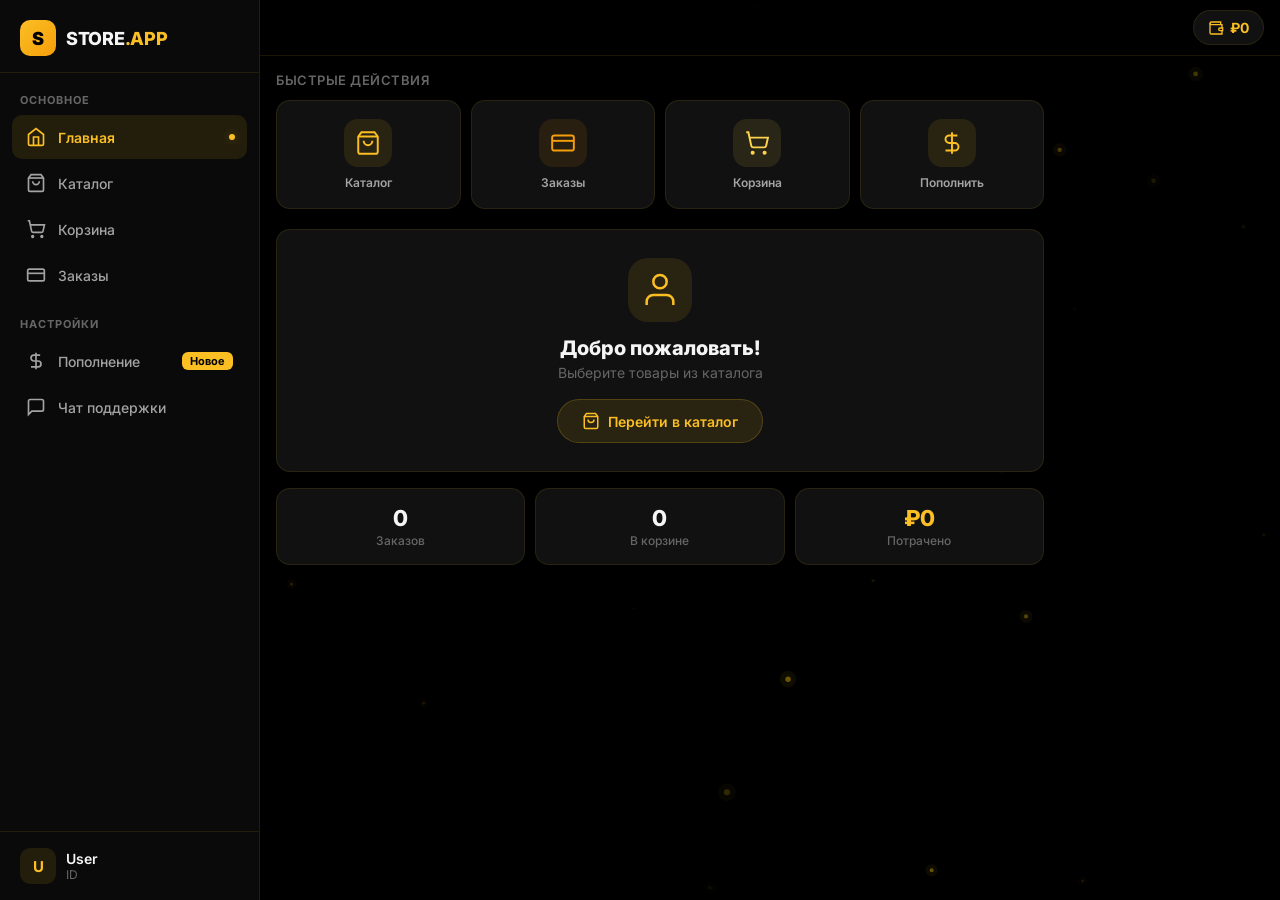
==== index.html @ 09253ade "Fix Tether USDT icon - clean official logo Co-Authored-By: Claude Opus 4.6 <noreply@anthropic.com>" ====
<!DOCTYPE html>
<html lang="ru">
<head>
    <meta charset="UTF-8">
    <meta name="viewport" content="width=device-width, initial-scale=1.0, maximum-scale=1.0, user-scalable=no">
    <title>STORE</title>
    <script src="https://telegram.org/js/telegram-web-app.js"></script>
    <link rel="preconnect" href="https://fonts.googleapis.com">
    <link href="https://fonts.googleapis.com/css2?family=Inter:wght@400;500;600;700;800;900&display=swap" rel="stylesheet">
    <link rel="stylesheet" href="style.css">
</head>
<body>

    <!-- Animated Particles Canvas -->
    <canvas id="particles"></canvas>

    <!-- Header -->
    <header class="header">
        <div class="header-left">
            <button class="menu-btn" id="menuBtn">
                <svg width="20" height="20" viewBox="0 0 24 24" fill="none" stroke="currentColor" stroke-width="2.5" stroke-linecap="round"><line x1="3" y1="6" x2="21" y2="6"/><line x1="3" y1="12" x2="15" y2="12"/><line x1="3" y1="18" x2="18" y2="18"/></svg>
            </button>
            <div class="logo">
                <div class="logo-icon">S</div>
                <div class="logo-text">STORE<span>.APP</span></div>
            </div>
        </div>
        <div class="header-right">
            <div class="balance-chip">
                <svg width="16" height="16" viewBox="0 0 24 24" fill="none" stroke="currentColor" stroke-width="2"><path d="M21 12V7H5a2 2 0 0 1 0-4h14v4"/><path d="M3 5v14a2 2 0 0 0 2 2h16v-5"/><path d="M18 12a2 2 0 0 0 0 4h4v-4z"/></svg>
                <span id="balanceAmount">₽0</span>
            </div>
        </div>
    </header>

    <!-- Page Container -->
    <main class="page-container">

        <!-- Page: Home -->
        <section class="page active" id="page-home">
            <!-- Quick Actions -->
            <div class="section-label">Быстрые действия</div>
            <div class="quick-actions">
                <div class="qa-card" data-page="catalog">
                    <div class="qa-icon">
                        <svg width="26" height="26" viewBox="0 0 24 24" fill="none" stroke="currentColor" stroke-width="1.8"><path d="M6 2 3 6v14a2 2 0 0 0 2 2h14a2 2 0 0 0 2-2V6l-3-4z"/><line x1="3" x2="21" y1="6" y2="6"/><path d="M16 10a4 4 0 0 1-8 0"/></svg>
                    </div>
                    <span>Каталог</span>
                </div>
                <div class="qa-card" data-page="orders">
                    <div class="qa-icon orange">
                        <svg width="26" height="26" viewBox="0 0 24 24" fill="none" stroke="currentColor" stroke-width="1.8"><rect width="20" height="14" x="2" y="5" rx="2"/><line x1="2" x2="22" y1="10" y2="10"/></svg>
                    </div>
                    <span>Заказы</span>
                </div>
                <div class="qa-card" data-page="cart">
                    <div class="qa-icon purple">
                        <svg width="26" height="26" viewBox="0 0 24 24" fill="none" stroke="currentColor" stroke-width="1.8"><circle cx="8" cy="21" r="1"/><circle cx="19" cy="21" r="1"/><path d="M2.05 2.05h2l2.66 12.42a2 2 0 0 0 2 1.58h9.78a2 2 0 0 0 1.95-1.57l1.65-7.43H5.12"/></svg>
                    </div>
                    <span>Корзина</span>
                </div>
                <div class="qa-card" data-page="topup">
                    <div class="qa-icon green">
                        <svg width="26" height="26" viewBox="0 0 24 24" fill="none" stroke="currentColor" stroke-width="1.8"><path d="M12 2v20M17 5H9.5a3.5 3.5 0 0 0 0 7h5a3.5 3.5 0 0 1 0 7H6"/></svg>
                    </div>
                    <span>Пополнить</span>
                </div>
            </div>

            <!-- Welcome Card -->
            <div class="welcome-card">
                <div class="welcome-icon">
                    <svg width="40" height="40" viewBox="0 0 24 24" fill="none" stroke="currentColor" stroke-width="1.5"><path d="M20 21v-2a4 4 0 0 0-4-4H8a4 4 0 0 0-4 4v2"/><circle cx="12" cy="7" r="4"/></svg>
                </div>
                <div class="welcome-title">Добро пожаловать!</div>
                <div class="welcome-sub">Выберите товары из каталога</div>
                <button class="welcome-btn" data-page="catalog">
                    <svg width="18" height="18" viewBox="0 0 24 24" fill="none" stroke="currentColor" stroke-width="2"><path d="M6 2 3 6v14a2 2 0 0 0 2 2h14a2 2 0 0 0 2-2V6l-3-4z"/><line x1="3" x2="21" y1="6" y2="6"/><path d="M16 10a4 4 0 0 1-8 0"/></svg>
                    Перейти в каталог
                </button>
            </div>

            <!-- Stats -->
            <div class="stats-row">
                <div class="stat-card">
                    <div class="stat-value" id="statOrders">0</div>
                    <div class="stat-label">Заказов</div>
                </div>
                <div class="stat-card">
                    <div class="stat-value" id="statCart">0</div>
                    <div class="stat-label">В корзине</div>
                </div>
                <div class="stat-card">
                    <div class="stat-value accent" id="statSpent">₽0</div>
                    <div class="stat-label">Потрачено</div>
                </div>
            </div>
        </section>

        <!-- Page: Catalog -->
        <section class="page" id="page-catalog">
            <div class="page-title">Каталог</div>
            <div class="search-wrapper">
                <svg width="18" height="18" viewBox="0 0 24 24" fill="none" stroke="currentColor" stroke-width="2"><circle cx="11" cy="11" r="8"/><path d="m21 21-4.35-4.35"/></svg>
                <input type="text" placeholder="Поиск товаров..." id="searchInput" class="search-input">
            </div>

            <!-- Categories -->
            <div class="categories-scroll" id="categoriesScroll">
                <button class="cat-chip active" data-cat="all">Все</button>
                <button class="cat-chip" data-cat="digital">Цифровые</button>
                <button class="cat-chip" data-cat="accounts">Аккаунты</button>
                <button class="cat-chip" data-cat="services">Услуги</button>
                <button class="cat-chip" data-cat="premium">Премиум</button>
            </div>

            <!-- Products List -->
            <div class="products-list" id="productsList"></div>
        </section>

        <!-- Page: Cart -->
        <section class="page" id="page-cart">
            <div class="page-title">Корзина</div>
            <div class="cart-items" id="cartItems">
                <div class="empty-state" id="cartEmpty">
                    <div class="empty-icon">
                        <svg width="48" height="48" viewBox="0 0 24 24" fill="none" stroke="currentColor" stroke-width="1.2"><circle cx="8" cy="21" r="1"/><circle cx="19" cy="21" r="1"/><path d="M2.05 2.05h2l2.66 12.42a2 2 0 0 0 2 1.58h9.78a2 2 0 0 0 1.95-1.57l1.65-7.43H5.12"/></svg>
                    </div>
                    <div class="empty-title">Корзина пуста</div>
                    <div class="empty-sub">Добавьте товары из каталога</div>
                    <button class="empty-btn" data-page="catalog">Перейти в каталог</button>
                </div>
            </div>
            <div class="cart-footer" id="cartFooter">
                <div class="cart-summary">
                    <div class="cart-summary-row">
                        <span>Товаров</span>
                        <span id="cartCount">0</span>
                    </div>
                    <div class="cart-summary-row total">
                        <span>Итого</span>
                        <span id="cartTotal">₽0</span>
                    </div>
                </div>
                <button class="checkout-btn" id="checkoutBtn">Оформить заказ</button>
            </div>
        </section>

        <!-- Page: Orders -->
        <section class="page" id="page-orders">
            <div class="page-title">Мои заказы</div>
            <div class="orders-list" id="ordersList">
                <div class="empty-state">
                    <div class="empty-icon">
                        <svg width="48" height="48" viewBox="0 0 24 24" fill="none" stroke="currentColor" stroke-width="1.2"><rect width="20" height="14" x="2" y="5" rx="2"/><line x1="2" x2="22" y1="10" y2="10"/></svg>
                    </div>
                    <div class="empty-title">Нет заказов</div>
                    <div class="empty-sub">Ваши заказы появятся здесь</div>
                </div>
            </div>
        </section>

        <!-- Page: Top Up -->
        <section class="page" id="page-topup">
            <div class="page-title">Пополнение</div>

            <!-- Balance Card -->
            <div class="topup-balance-card">
                <div class="topup-balance-label">Текущий баланс</div>
                <div class="topup-balance-value" id="topupBalance">₽0</div>
            </div>

            <!-- Crypto Method -->
            <div class="section-label">Способ оплаты</div>
            <div class="crypto-method">
                <div class="crypto-icon">
                    <svg width="28" height="28" viewBox="0 0 32 32" fill="none"><circle cx="16" cy="16" r="16" fill="#26A17B"/><path d="M17.922 17.383v-.002c-.11.008-.677.042-1.942.042-1.01 0-1.721-.03-1.971-.042v.003c-3.888-.171-6.79-.848-6.79-1.658 0-.809 2.902-1.486 6.79-1.66v2.644c.254.018.982.061 1.988.061 1.207 0 1.812-.05 1.925-.06v-2.643c3.88.173 6.775.85 6.775 1.658 0 .81-2.895 1.485-6.775 1.657m0-3.59v-2.366h5.414V7.819H8.595v3.608h5.414v2.365c-4.4.202-7.709 1.074-7.709 2.118 0 1.044 3.309 1.915 7.709 2.118v7.582h3.913v-7.584c4.393-.202 7.694-1.073 7.694-2.116 0-1.043-3.301-1.914-7.694-2.117" fill="white"/></svg>
                </div>
                <div class="crypto-method-info">
                    <div class="crypto-method-name">USDT (TRC-20)</div>
                    <div class="crypto-method-desc">Tether — сеть TRON</div>
                </div>
                <div class="crypto-method-badge">Крипто</div>
            </div>

            <!-- Converter -->
            <div class="section-label">Конвертер USDT → RUB</div>
            <div class="converter-card">
                <div class="converter-row">
                    <div class="converter-field">
                        <label class="converter-label">Вы отправляете</label>
                        <div class="converter-input-wrap">
                            <input type="number" class="converter-input" id="usdtInput" placeholder="0" value="10" step="0.1" min="0">
                            <div class="converter-currency">
                                <span class="converter-currency-icon usdt">$</span>
                                USDT
                            </div>
                        </div>
                    </div>

                    <div class="converter-arrow">
                        <svg width="20" height="20" viewBox="0 0 24 24" fill="none" stroke="currentColor" stroke-width="2"><path d="M12 5v14M19 12l-7 7-7-7"/></svg>
                    </div>

                    <div class="converter-field">
                        <label class="converter-label">Вы получаете</label>
                        <div class="converter-input-wrap">
                            <div class="converter-result" id="rubResult">≈ 870 ₽</div>
                            <div class="converter-currency">
                                <span class="converter-currency-icon rub">₽</span>
                                RUB
                            </div>
                        </div>
                    </div>
                </div>

                <div class="converter-rate">
                    <svg width="14" height="14" viewBox="0 0 24 24" fill="none" stroke="currentColor" stroke-width="2"><circle cx="12" cy="12" r="10"/><line x1="12" x2="12" y1="8" y2="12"/><line x1="12" x2="12.01" y1="16" y2="16"/></svg>
                    <span>Курс: 1 USDT ≈ <span id="rateValue">87.00</span> ₽</span>
                </div>
            </div>

            <!-- Quick Amounts -->
            <div class="section-label">Быстрый выбор</div>
            <div class="topup-grid">
                <button class="topup-amount" data-usdt="5">5 USDT<span>≈ 435 ₽</span></button>
                <button class="topup-amount" data-usdt="10">10 USDT<span>≈ 870 ₽</span></button>
                <button class="topup-amount" data-usdt="25">25 USDT<span>≈ 2 175 ₽</span></button>
                <button class="topup-amount" data-usdt="50">50 USDT<span>≈ 4 350 ₽</span></button>
            </div>

            <!-- Pay Button -->
            <button class="checkout-btn" id="topupSubmit" style="margin-top: 12px;">
                <svg width="18" height="18" viewBox="0 0 24 24" fill="none" stroke="currentColor" stroke-width="2" style="display:inline; vertical-align:middle; margin-right:6px;"><path d="M12 2v20M17 5H9.5a3.5 3.5 0 0 0 0 7h5a3.5 3.5 0 0 1 0 7H6"/></svg>
                Пополнить баланс
            </button>
        </section>

    </main>

    <!-- Desktop Sidebar (shown on wide screens) -->
    <aside class="sidebar" id="sidebar">
        <div class="sidebar-header">
            <div class="logo">
                <div class="logo-icon">S</div>
                <div class="logo-text">STORE<span>.APP</span></div>
            </div>
        </div>
        <div class="sidebar-section-label">ОСНОВНОЕ</div>
        <nav class="sidebar-nav">
            <a class="sidebar-link active" data-page="home">
                <svg width="20" height="20" viewBox="0 0 24 24" fill="none" stroke="currentColor" stroke-width="2"><path d="m3 9 9-7 9 7v11a2 2 0 0 1-2 2H5a2 2 0 0 1-2-2z"/><polyline points="9,22 9,12 15,12 15,22"/></svg>
                Главная
            </a>
            <a class="sidebar-link" data-page="catalog">
                <svg width="20" height="20" viewBox="0 0 24 24" fill="none" stroke="currentColor" stroke-width="2"><path d="M6 2 3 6v14a2 2 0 0 0 2 2h14a2 2 0 0 0 2-2V6l-3-4z"/><line x1="3" x2="21" y1="6" y2="6"/><path d="M16 10a4 4 0 0 1-8 0"/></svg>
                Каталог
            </a>
            <a class="sidebar-link" data-page="cart">
                <svg width="20" height="20" viewBox="0 0 24 24" fill="none" stroke="currentColor" stroke-width="2"><circle cx="8" cy="21" r="1"/><circle cx="19" cy="21" r="1"/><path d="M2.05 2.05h2l2.66 12.42a2 2 0 0 0 2 1.58h9.78a2 2 0 0 0 1.95-1.57l1.65-7.43H5.12"/></svg>
                Корзина
                <span class="sidebar-badge" id="sidebarBadge"></span>
            </a>
            <a class="sidebar-link" data-page="orders">
                <svg width="20" height="20" viewBox="0 0 24 24" fill="none" stroke="currentColor" stroke-width="2"><rect width="20" height="14" x="2" y="5" rx="2"/><line x1="2" x2="22" y1="10" y2="10"/></svg>
                Заказы
            </a>
        </nav>
        <div class="sidebar-section-label">НАСТРОЙКИ</div>
        <nav class="sidebar-nav">
            <a class="sidebar-link" data-page="topup">
                <svg width="20" height="20" viewBox="0 0 24 24" fill="none" stroke="currentColor" stroke-width="2"><path d="M12 2v20M17 5H9.5a3.5 3.5 0 0 0 0 7h5a3.5 3.5 0 0 1 0 7H6"/></svg>
                Пополнение
                <span class="sidebar-new">Новое</span>
            </a>
            <a class="sidebar-link" id="supportLink">
                <svg width="20" height="20" viewBox="0 0 24 24" fill="none" stroke="currentColor" stroke-width="2"><path d="M21 15a2 2 0 0 1-2 2H7l-4 4V5a2 2 0 0 1 2-2h14a2 2 0 0 1 2 2z"/></svg>
                Чат поддержки
            </a>
        </nav>
        <div class="sidebar-footer">
            <div class="sidebar-user">
                <div class="sidebar-avatar" id="sidebarAvatar">U</div>
                <div class="sidebar-user-info">
                    <div class="sidebar-user-name" id="sidebarUserName">User</div>
                    <div class="sidebar-user-id" id="sidebarUserId">ID</div>
                </div>
            </div>
        </div>
    </aside>

    <!-- Mobile Overlay for Sidebar -->
    <div class="sidebar-overlay" id="sidebarOverlay"></div>

    <!-- Bottom Tab Bar (Mobile) -->
    <nav class="tab-bar" id="tabBar">
        <button class="tab active" data-page="home">
            <svg width="22" height="22" viewBox="0 0 24 24" fill="none" stroke="currentColor" stroke-width="2"><path d="m3 9 9-7 9 7v11a2 2 0 0 1-2 2H5a2 2 0 0 1-2-2z"/><polyline points="9,22 9,12 15,12 15,22"/></svg>
            <span>Главная</span>
        </button>
        <button class="tab" data-page="catalog">
            <svg width="22" height="22" viewBox="0 0 24 24" fill="none" stroke="currentColor" stroke-width="2"><path d="M6 2 3 6v14a2 2 0 0 0 2 2h14a2 2 0 0 0 2-2V6l-3-4z"/><line x1="3" x2="21" y1="6" y2="6"/><path d="M16 10a4 4 0 0 1-8 0"/></svg>
            <span>Каталог</span>
        </button>
        <button class="tab" data-page="cart">
            <svg width="22" height="22" viewBox="0 0 24 24" fill="none" stroke="currentColor" stroke-width="2"><circle cx="8" cy="21" r="1"/><circle cx="19" cy="21" r="1"/><path d="M2.05 2.05h2l2.66 12.42a2 2 0 0 0 2 1.58h9.78a2 2 0 0 0 1.95-1.57l1.65-7.43H5.12"/></svg>
            <span>Корзина</span>
        </button>
        <button class="tab" data-page="orders">
            <svg width="22" height="22" viewBox="0 0 24 24" fill="none" stroke="currentColor" stroke-width="2"><rect width="20" height="14" x="2" y="5" rx="2"/><line x1="2" x2="22" y1="10" y2="10"/></svg>
            <span>Заказы</span>
        </button>
        <button class="tab" data-page="topup">
            <svg width="22" height="22" viewBox="0 0 24 24" fill="none" stroke="currentColor" stroke-width="2"><path d="M12 2v20M17 5H9.5a3.5 3.5 0 0 0 0 7h5a3.5 3.5 0 0 1 0 7H6"/></svg>
            <span>Пополнить</span>
        </button>
    </nav>

    <!-- Toast Notification -->
    <div class="toast" id="toast">
        <svg width="18" height="18" viewBox="0 0 24 24" fill="none" stroke="currentColor" stroke-width="2"><polyline points="20,6 9,17 4,12"/></svg>
        <span id="toastText">Добавлено в корзину</span>
    </div>

    <!-- Product Modal -->
    <div class="modal-overlay" id="productModal">
        <div class="modal-sheet">
            <div class="modal-handle"></div>
            <div class="modal-body" id="modalBody"></div>
        </div>
    </div>

    <script src="app.js"></script>
</body>
</html>
---- style.css ----
* {
    margin: 0;
    padding: 0;
    box-sizing: border-box;
    -webkit-tap-highlight-color: transparent;
}

:root {
    --bg: #000000;
    --bg2: #0a0a0a;
    --surface: #111111;
    --surface2: #1a1a1a;
    --surface3: #252525;
    --border: rgba(250, 204, 21, 0.1);
    --border2: rgba(250, 204, 21, 0.2);
    --text: #f5f5f5;
    --text2: #a3a3a3;
    --text3: #666666;
    --accent: #fbbf24;
    --accent2: #f59e0b;
    --accent-dim: rgba(251, 191, 36, 0.1);
    --accent-glow: rgba(251, 191, 36, 0.3);
    --green: #fbbf24;
    --green-dim: rgba(251, 191, 36, 0.1);
    --orange: #f59e0b;
    --orange-dim: rgba(245, 158, 11, 0.1);
    --purple: #fcd34d;
    --purple-dim: rgba(252, 211, 77, 0.1);
    --red: #ef4444;
    --red-dim: rgba(239, 68, 68, 0.1);
    --radius: 14px;
    --radius-sm: 10px;
    --sidebar-width: 260px;
    --header-height: 56px;
    --tabbar-height: 68px;
    --safe-bottom: env(safe-area-inset-bottom, 0px);
}

html, body {
    font-family: 'Inter', -apple-system, BlinkMacSystemFont, sans-serif;
    background: var(--bg);
    color: var(--text);
    min-height: 100vh;
    overflow-x: hidden;
    -webkit-font-smoothing: antialiased;
}

/* ═══════════════════════════════════
   PARTICLES CANVAS
   ═══════════════════════════════════ */
#particles {
    position: fixed;
    top: 0;
    left: 0;
    width: 100%;
    height: 100%;
    z-index: 0;
    pointer-events: none;
}

/* ═══════════════════════════════════
   HEADER
   ═══════════════════════════════════ */
.header {
    position: fixed;
    top: 0;
    left: 0;
    right: 0;
    height: var(--header-height);
    z-index: 100;
    display: flex;
    align-items: center;
    justify-content: space-between;
    padding: 0 16px;
    background: rgba(0, 0, 0, 0.85);
    backdrop-filter: blur(24px);
    -webkit-backdrop-filter: blur(24px);
    border-bottom: 1px solid var(--border);
}

.header-left {
    display: flex;
    align-items: center;
    gap: 12px;
}

.menu-btn {
    width: 40px;
    height: 40px;
    border-radius: 10px;
    border: none;
    background: transparent;
    color: var(--text2);
    display: flex;
    align-items: center;
    justify-content: center;
    cursor: pointer;
    transition: all 0.2s;
}

.menu-btn:active {
    background: var(--surface2);
    transform: scale(0.92);
}

.logo {
    display: flex;
    align-items: center;
    gap: 10px;
}

.logo-icon {
    width: 36px;
    height: 36px;
    border-radius: 10px;
    background: linear-gradient(135deg, #fbbf24, #f59e0b);
    display: flex;
    align-items: center;
    justify-content: center;
    font-weight: 900;
    font-size: 18px;
    color: #000000;
}

.logo-text {
    font-size: 18px;
    font-weight: 800;
    letter-spacing: -0.3px;
    color: var(--text);
}

.logo-text span {
    color: var(--accent);
}

.balance-chip {
    display: flex;
    align-items: center;
    gap: 6px;
    padding: 8px 14px;
    border-radius: 100px;
    background: var(--surface);
    border: 1px solid var(--border);
    color: var(--accent);
    font-size: 14px;
    font-weight: 700;
}

/* ═══════════════════════════════════
   SIDEBAR (Desktop)
   ═══════════════════════════════════ */
.sidebar {
    display: none;
    position: fixed;
    top: 0;
    left: 0;
    bottom: 0;
    width: var(--sidebar-width);
    background: var(--bg2);
    border-right: 1px solid var(--border);
    z-index: 150;
    flex-direction: column;
    padding: 0;
    overflow-y: auto;
    transition: transform 0.35s cubic-bezier(0.32, 0.72, 0, 1);
}

.sidebar-header {
    padding: 20px 20px 16px;
    border-bottom: 1px solid var(--border);
}

.sidebar-section-label {
    padding: 20px 20px 8px;
    font-size: 11px;
    font-weight: 700;
    letter-spacing: 1px;
    color: var(--text3);
}

.sidebar-nav {
    display: flex;
    flex-direction: column;
    gap: 2px;
    padding: 0 12px;
}

.sidebar-link {
    display: flex;
    align-items: center;
    gap: 12px;
    padding: 12px 14px;
    border-radius: var(--radius-sm);
    color: var(--text2);
    text-decoration: none;
    font-size: 14px;
    font-weight: 500;
    cursor: pointer;
    transition: all 0.2s;
    position: relative;
}

.sidebar-link:hover {
    background: var(--surface);
    color: var(--text);
}

.sidebar-link.active {
    background: var(--accent-dim);
    color: var(--accent);
    font-weight: 600;
}

.sidebar-link.active::before {
    content: '';
    position: absolute;
    right: 12px;
    width: 6px;
    height: 6px;
    border-radius: 50%;
    background: var(--accent);
    box-shadow: 0 0 8px var(--accent-glow);
}

.sidebar-badge {
    margin-left: auto;
    min-width: 20px;
    height: 20px;
    border-radius: 10px;
    background: var(--accent);
    color: var(--bg);
    font-size: 11px;
    font-weight: 700;
    display: none;
    align-items: center;
    justify-content: center;
    padding: 0 6px;
}

.sidebar-badge.show {
    display: flex;
}

.sidebar-new {
    margin-left: auto;
    padding: 2px 8px;
    border-radius: 6px;
    background: var(--accent);
    color: #000;
    font-size: 11px;
    font-weight: 700;
}

.sidebar-footer {
    margin-top: auto;
    padding: 16px 20px;
    border-top: 1px solid var(--border);
}

.sidebar-user {
    display: flex;
    align-items: center;
    gap: 10px;
}

.sidebar-avatar {
    width: 36px;
    height: 36px;
    border-radius: 10px;
    background: var(--accent-dim);
    color: var(--accent);
    display: flex;
    align-items: center;
    justify-content: center;
    font-weight: 700;
    font-size: 15px;
}

.sidebar-user-name {
    font-size: 14px;
    font-weight: 600;
}

.sidebar-user-id {
    font-size: 12px;
    color: var(--text3);
}

.sidebar-overlay {
    display: none;
    position: fixed;
    top: 0;
    left: 0;
    right: 0;
    bottom: 0;
    background: rgba(0,0,0,0.6);
    backdrop-filter: blur(4px);
    z-index: 140;
    opacity: 0;
    transition: opacity 0.3s;
}

.sidebar-overlay.open {
    opacity: 1;
}

/* ═══════════════════════════════════
   PAGE CONTAINER
   ═══════════════════════════════════ */
.page-container {
    position: relative;
    z-index: 1;
    padding-top: var(--header-height);
    padding-bottom: calc(var(--tabbar-height) + var(--safe-bottom) + 16px);
    min-height: 100vh;
}

.page {
    display: none;
    padding: 16px;
    animation: fadeIn 0.3s ease;
}

.page.active {
    display: block;
}

@keyframes fadeIn {
    from { opacity: 0; transform: translateY(12px); }
    to { opacity: 1; transform: translateY(0); }
}

.page-title {
    font-size: 22px;
    font-weight: 800;
    margin-bottom: 16px;
}

.section-label {
    font-size: 13px;
    font-weight: 600;
    color: var(--text3);
    text-transform: uppercase;
    letter-spacing: 0.5px;
    margin-bottom: 12px;
}

/* ═══════════════════════════════════
   QUICK ACTIONS
   ═══════════════════════════════════ */
.quick-actions {
    display: grid;
    grid-template-columns: repeat(4, 1fr);
    gap: 10px;
    margin-bottom: 20px;
}

.qa-card {
    display: flex;
    flex-direction: column;
    align-items: center;
    gap: 8px;
    padding: 18px 8px;
    border-radius: var(--radius);
    background: var(--surface);
    border: 1px solid var(--border);
    cursor: pointer;
    transition: all 0.2s;
}

.qa-card:active {
    transform: scale(0.95);
    background: var(--surface2);
}

.qa-icon {
    width: 48px;
    height: 48px;
    border-radius: 14px;
    background: var(--accent-dim);
    color: var(--accent);
    display: flex;
    align-items: center;
    justify-content: center;
    transition: all 0.3s;
}

.qa-icon.orange { background: var(--orange-dim); color: var(--orange); }
.qa-icon.purple { background: var(--purple-dim); color: var(--purple); }
.qa-icon.green { background: var(--green-dim); color: var(--green); }

.qa-card span {
    font-size: 12px;
    font-weight: 600;
    color: var(--text2);
}

/* ═══════════════════════════════════
   WELCOME CARD
   ═══════════════════════════════════ */
.welcome-card {
    background: var(--surface);
    border: 1px solid var(--border);
    border-radius: var(--radius);
    padding: 28px 20px;
    text-align: center;
    margin-bottom: 16px;
}

.welcome-icon {
    width: 64px;
    height: 64px;
    border-radius: 20px;
    background: var(--accent-dim);
    color: var(--accent);
    display: flex;
    align-items: center;
    justify-content: center;
    margin: 0 auto 14px;
}

.welcome-title {
    font-size: 20px;
    font-weight: 800;
    margin-bottom: 4px;
}

.welcome-sub {
    font-size: 14px;
    color: var(--text3);
    margin-bottom: 18px;
}

.welcome-btn {
    display: inline-flex;
    align-items: center;
    gap: 8px;
    padding: 12px 24px;
    border-radius: 100px;
    border: 1px solid var(--border2);
    background: var(--accent-dim);
    color: var(--accent);
    font-size: 14px;
    font-weight: 600;
    font-family: inherit;
    cursor: pointer;
    transition: all 0.2s;
}

.welcome-btn:active {
    transform: scale(0.96);
    background: rgba(34, 211, 238, 0.2);
}

/* ═══════════════════════════════════
   STATS ROW
   ═══════════════════════════════════ */
.stats-row {
    display: grid;
    grid-template-columns: repeat(3, 1fr);
    gap: 10px;
}

.stat-card {
    background: var(--surface);
    border: 1px solid var(--border);
    border-radius: var(--radius);
    padding: 16px;
    text-align: center;
}

.stat-value {
    font-size: 22px;
    font-weight: 800;
    color: var(--text);
    margin-bottom: 2px;
}

.stat-value.accent { color: var(--accent); }

.stat-label {
    font-size: 12px;
    color: var(--text3);
    font-weight: 500;
}

/* ═══════════════════════════════════
   SEARCH
   ═══════════════════════════════════ */
.search-wrapper {
    display: flex;
    align-items: center;
    gap: 10px;
    padding: 12px 16px;
    border-radius: var(--radius);
    background: var(--surface);
    border: 1px solid var(--border);
    margin-bottom: 14px;
    color: var(--text3);
    transition: border-color 0.2s;
}

.search-wrapper:focus-within {
    border-color: var(--accent);
}

.search-input {
    flex: 1;
    border: none;
    background: transparent;
    color: var(--text);
    font-size: 15px;
    font-family: inherit;
    outline: none;
}

.search-input::placeholder { color: var(--text3); }

/* ═══════════════════════════════════
   CATEGORIES
   ═══════════════════════════════════ */
.categories-scroll {
    display: flex;
    gap: 8px;
    overflow-x: auto;
    padding-bottom: 14px;
    scrollbar-width: none;
    -ms-overflow-style: none;
}

.categories-scroll::-webkit-scrollbar { display: none; }

.cat-chip {
    flex-shrink: 0;
    padding: 8px 18px;
    border-radius: 100px;
    border: 1px solid var(--border);
    background: var(--surface);
    color: var(--text2);
    font-size: 13px;
    font-weight: 600;
    font-family: inherit;
    cursor: pointer;
    transition: all 0.2s;
}

.cat-chip:active { transform: scale(0.95); }

.cat-chip.active {
    background: var(--accent);
    color: var(--bg);
    border-color: var(--accent);
}

/* ═══════════════════════════════════
   PRODUCT CARDS
   ═══════════════════════════════════ */
.products-list {
    display: flex;
    flex-direction: column;
    gap: 10px;
}

.product-card {
    display: flex;
    gap: 14px;
    padding: 14px;
    border-radius: var(--radius);
    background: var(--surface);
    border: 1px solid var(--border);
    cursor: pointer;
    transition: all 0.2s;
    animation: fadeIn 0.4s ease both;
}

.product-card:active {
    transform: scale(0.98);
    background: var(--surface2);
}

.product-img {
    width: 72px;
    height: 72px;
    border-radius: var(--radius-sm);
    background: var(--surface2);
    display: flex;
    align-items: center;
    justify-content: center;
    font-size: 32px;
    flex-shrink: 0;
    position: relative;
    overflow: hidden;
}

.product-img .tag {
    position: absolute;
    top: 4px;
    left: 4px;
    padding: 2px 6px;
    border-radius: 4px;
    font-size: 9px;
    font-weight: 700;
    background: var(--accent);
    color: var(--bg);
}

.product-img .tag.sale { background: var(--red); color: white; }
.product-img .tag.top { background: var(--orange); color: white; }

.product-info {
    flex: 1;
    min-width: 0;
    display: flex;
    flex-direction: column;
    justify-content: center;
}

.product-name {
    font-size: 15px;
    font-weight: 600;
    margin-bottom: 3px;
    white-space: nowrap;
    overflow: hidden;
    text-overflow: ellipsis;
}

.product-desc {
    font-size: 12px;
    color: var(--text3);
    margin-bottom: 6px;
    display: -webkit-box;
    -webkit-line-clamp: 1;
    -webkit-box-orient: vertical;
    overflow: hidden;
}

.product-bottom {
    display: flex;
    align-items: center;
    justify-content: space-between;
}

.product-price {
    font-size: 16px;
    font-weight: 800;
    color: var(--accent);
}

.product-old-price {
    font-size: 12px;
    color: var(--text3);
    text-decoration: line-through;
    margin-left: 6px;
}

.product-add-btn {
    width: 36px;
    height: 36px;
    border-radius: 10px;
    border: none;
    background: var(--accent-dim);
    color: var(--accent);
    font-size: 20px;
    display: flex;
    align-items: center;
    justify-content: center;
    cursor: pointer;
    transition: all 0.2s;
}

.product-add-btn:active {
    transform: scale(0.88);
    background: var(--accent);
    color: var(--bg);
}

.product-add-btn.added {
    background: var(--green);
    color: white;
}

/* ═══════════════════════════════════
   CART
   ═══════════════════════════════════ */
.cart-items {
    min-height: 200px;
}

.empty-state {
    text-align: center;
    padding: 48px 20px;
}

.empty-icon {
    width: 80px;
    height: 80px;
    border-radius: 24px;
    background: var(--surface);
    border: 1px solid var(--border);
    color: var(--text3);
    display: flex;
    align-items: center;
    justify-content: center;
    margin: 0 auto 16px;
}

.empty-title {
    font-size: 18px;
    font-weight: 700;
    margin-bottom: 4px;
}

.empty-sub {
    font-size: 14px;
    color: var(--text3);
    margin-bottom: 20px;
}

.empty-btn {
    padding: 12px 24px;
    border-radius: 100px;
    border: 1px solid var(--border2);
    background: var(--accent-dim);
    color: var(--accent);
    font-size: 14px;
    font-weight: 600;
    font-family: inherit;
    cursor: pointer;
    transition: all 0.2s;
}

.empty-btn:active { transform: scale(0.96); }

.cart-item {
    display: flex;
    gap: 14px;
    padding: 14px;
    border-radius: var(--radius);
    background: var(--surface);
    border: 1px solid var(--border);
    margin-bottom: 10px;
    animation: fadeIn 0.3s ease;
}

.cart-item-img {
    width: 56px;
    height: 56px;
    border-radius: var(--radius-sm);
    background: var(--surface2);
    display: flex;
    align-items: center;
    justify-content: center;
    font-size: 26px;
    flex-shrink: 0;
}

.cart-item-info {
    flex: 1;
    min-width: 0;
}

.cart-item-name {
    font-size: 14px;
    font-weight: 600;
    margin-bottom: 2px;
    white-space: nowrap;
    overflow: hidden;
    text-overflow: ellipsis;
}

.cart-item-price {
    font-size: 15px;
    font-weight: 700;
    color: var(--accent);
}

.cart-item-actions {
    display: flex;
    align-items: center;
    gap: 10px;
    margin-top: 8px;
}

.qty-btn {
    width: 28px;
    height: 28px;
    border-radius: 8px;
    border: 1px solid var(--border);
    background: var(--surface2);
    color: var(--text);
    font-size: 16px;
    display: flex;
    align-items: center;
    justify-content: center;
    cursor: pointer;
    transition: all 0.15s;
}

.qty-btn:active { transform: scale(0.9); background: var(--surface3); }

.qty-value {
    font-size: 14px;
    font-weight: 700;
    min-width: 20px;
    text-align: center;
}

.cart-item-remove {
    margin-left: auto;
    border: none;
    background: none;
    color: var(--red);
    font-size: 12px;
    font-weight: 600;
    cursor: pointer;
    padding: 4px;
}

.cart-footer {
    display: none;
    padding: 16px 0 0;
}

.cart-footer.show { display: block; }

.cart-summary {
    background: var(--surface);
    border: 1px solid var(--border);
    border-radius: var(--radius);
    padding: 14px;
    margin-bottom: 12px;
}

.cart-summary-row {
    display: flex;
    justify-content: space-between;
    font-size: 14px;
    color: var(--text2);
    padding: 4px 0;
}

.cart-summary-row.total {
    font-size: 18px;
    font-weight: 800;
    color: var(--text);
    padding-top: 10px;
    margin-top: 8px;
    border-top: 1px solid var(--border);
}

.checkout-btn {
    width: 100%;
    padding: 16px;
    border-radius: var(--radius);
    border: none;
    background: linear-gradient(135deg, #f59e0b, #fbbf24);
    color: #000;
    font-size: 16px;
    font-weight: 700;
    font-family: inherit;
    cursor: pointer;
    transition: all 0.2s;
    box-shadow: 0 8px 30px var(--accent-glow);
}

.checkout-btn:active { transform: scale(0.97); }

/* ═══════════════════════════════════
   TOP UP
   ═══════════════════════════════════ */
.topup-balance-card {
    background: linear-gradient(135deg, var(--surface), var(--surface2));
    border: 1px solid var(--border2);
    border-radius: var(--radius);
    padding: 24px;
    text-align: center;
    margin-bottom: 20px;
}

.topup-balance-label {
    font-size: 13px;
    color: var(--text3);
    margin-bottom: 4px;
}

.topup-balance-value {
    font-size: 32px;
    font-weight: 900;
    color: var(--accent);
}

.topup-grid {
    display: grid;
    grid-template-columns: repeat(2, 1fr);
    gap: 10px;
    margin-bottom: 14px;
}

.topup-amount {
    padding: 14px;
    border-radius: var(--radius);
    border: 1px solid var(--border);
    background: var(--surface);
    color: var(--text);
    font-size: 15px;
    font-weight: 700;
    font-family: inherit;
    cursor: pointer;
    transition: all 0.2s;
    display: flex;
    flex-direction: column;
    align-items: center;
    gap: 4px;
}

.topup-amount span {
    font-size: 12px;
    font-weight: 500;
    color: var(--text3);
}

.topup-amount:active {
    transform: scale(0.96);
    border-color: var(--accent);
    background: var(--accent-dim);
    color: var(--accent);
}

.topup-amount:active span {
    color: var(--accent);
}

/* Crypto Method Card */
.crypto-method {
    display: flex;
    align-items: center;
    gap: 12px;
    padding: 16px;
    border-radius: var(--radius);
    background: var(--surface);
    border: 1px solid var(--border2);
    margin-bottom: 20px;
}

.crypto-icon {
    width: 44px;
    height: 44px;
    border-radius: 12px;
    background: rgba(38, 161, 123, 0.1);
    display: flex;
    align-items: center;
    justify-content: center;
    flex-shrink: 0;
}

.crypto-method-info {
    flex: 1;
}

.crypto-method-name {
    font-size: 15px;
    font-weight: 700;
}

.crypto-method-desc {
    font-size: 12px;
    color: var(--text3);
}

.crypto-method-badge {
    padding: 4px 10px;
    border-radius: 8px;
    background: rgba(38, 161, 123, 0.15);
    color: #26A17B;
    font-size: 12px;
    font-weight: 700;
}

/* Converter */
.converter-card {
    background: var(--surface);
    border: 1px solid var(--border);
    border-radius: var(--radius);
    padding: 18px;
    margin-bottom: 20px;
}

.converter-row {
    display: flex;
    flex-direction: column;
    gap: 0;
}

.converter-field {
    display: flex;
    flex-direction: column;
    gap: 6px;
}

.converter-label {
    font-size: 12px;
    color: var(--text3);
    font-weight: 500;
}

.converter-input-wrap {
    display: flex;
    align-items: center;
    justify-content: space-between;
    padding: 12px 14px;
    border-radius: var(--radius-sm);
    background: var(--surface2);
    border: 1px solid var(--border);
    transition: border-color 0.2s;
}

.converter-input-wrap:focus-within {
    border-color: var(--accent);
}

.converter-input {
    flex: 1;
    border: none;
    background: transparent;
    color: var(--text);
    font-size: 20px;
    font-weight: 800;
    font-family: inherit;
    outline: none;
    width: 60%;
}

.converter-input::placeholder { color: var(--text3); }

.converter-result {
    font-size: 20px;
    font-weight: 800;
    color: var(--accent);
}

.converter-currency {
    display: flex;
    align-items: center;
    gap: 6px;
    font-size: 14px;
    font-weight: 600;
    color: var(--text2);
    flex-shrink: 0;
}

.converter-currency-icon {
    width: 28px;
    height: 28px;
    border-radius: 50%;
    display: flex;
    align-items: center;
    justify-content: center;
    font-weight: 800;
    font-size: 14px;
}

.converter-currency-icon.usdt {
    background: rgba(38, 161, 123, 0.15);
    color: #26A17B;
}

.converter-currency-icon.rub {
    background: var(--accent-dim);
    color: var(--accent);
}

.converter-arrow {
    display: flex;
    align-items: center;
    justify-content: center;
    padding: 10px 0;
    color: var(--text3);
}

.converter-rate {
    display: flex;
    align-items: center;
    gap: 6px;
    margin-top: 14px;
    padding-top: 14px;
    border-top: 1px solid var(--border);
    font-size: 13px;
    color: var(--text3);
}

/* ═══════════════════════════════════
   TAB BAR (Mobile)
   ═══════════════════════════════════ */
.tab-bar {
    position: fixed;
    bottom: 0;
    left: 0;
    right: 0;
    height: var(--tabbar-height);
    padding-bottom: var(--safe-bottom);
    background: rgba(0, 0, 0, 0.92);
    backdrop-filter: blur(24px);
    -webkit-backdrop-filter: blur(24px);
    border-top: 1px solid var(--border);
    display: flex;
    align-items: center;
    justify-content: space-around;
    z-index: 100;
}

.tab {
    display: flex;
    flex-direction: column;
    align-items: center;
    justify-content: center;
    gap: 3px;
    padding: 10px 0;
    background: none;
    border: none;
    color: var(--text3);
    font-size: 10px;
    font-weight: 600;
    font-family: inherit;
    cursor: pointer;
    transition: all 0.2s;
    min-width: 56px;
    flex: 1;
    height: 100%;
    -webkit-tap-highlight-color: transparent;
}

.tab * {
    pointer-events: none;
}

.tab.active {
    color: var(--accent);
}

.tab:active {
    transform: scale(0.9);
}

.tab svg {
    transition: transform 0.2s;
}

.tab.active svg {
    transform: scale(1.1);
    filter: drop-shadow(0 0 6px var(--accent-glow));
}

/* ═══════════════════════════════════
   TOAST
   ═══════════════════════════════════ */
.toast {
    position: fixed;
    bottom: calc(var(--tabbar-height) + 16px);
    left: 50%;
    transform: translateX(-50%) translateY(80px);
    display: flex;
    align-items: center;
    gap: 8px;
    background: var(--surface2);
    border: 1px solid var(--border);
    color: var(--green);
    padding: 12px 20px;
    border-radius: 100px;
    font-size: 14px;
    font-weight: 600;
    z-index: 300;
    opacity: 0;
    transition: all 0.35s cubic-bezier(0.34, 1.56, 0.64, 1);
    box-shadow: 0 10px 40px rgba(0,0,0,0.5);
    white-space: nowrap;
}

.toast.show {
    transform: translateX(-50%) translateY(0);
    opacity: 1;
}

/* ═══════════════════════════════════
   MODAL
   ═══════════════════════════════════ */
.modal-overlay {
    position: fixed;
    top: 0;
    left: 0;
    right: 0;
    bottom: 0;
    background: rgba(0,0,0,0.7);
    backdrop-filter: blur(6px);
    z-index: 200;
    opacity: 0;
    pointer-events: none;
    transition: opacity 0.3s;
    display: flex;
    align-items: flex-end;
    justify-content: center;
}

.modal-overlay.open {
    opacity: 1;
    pointer-events: all;
}

.modal-sheet {
    width: 100%;
    max-width: 500px;
    max-height: 85vh;
    background: var(--bg2);
    border-radius: 24px 24px 0 0;
    overflow-y: auto;
    transform: translateY(100%);
    transition: transform 0.4s cubic-bezier(0.32, 0.72, 0, 1);
}

.modal-overlay.open .modal-sheet {
    transform: translateY(0);
}

.modal-handle {
    width: 36px;
    height: 4px;
    border-radius: 2px;
    background: var(--surface3);
    margin: 10px auto;
}

.modal-body {
    padding: 0 20px 32px;
}

.modal-product-img {
    width: 100%;
    aspect-ratio: 16/10;
    border-radius: var(--radius);
    background: var(--surface);
    display: flex;
    align-items: center;
    justify-content: center;
    font-size: 64px;
    margin-bottom: 16px;
}

.modal-product-name {
    font-size: 22px;
    font-weight: 800;
    margin-bottom: 4px;
}

.modal-product-cat {
    font-size: 13px;
    color: var(--text3);
    margin-bottom: 12px;
}

.modal-product-desc {
    font-size: 14px;
    color: var(--text2);
    line-height: 1.6;
    margin-bottom: 20px;
}

.modal-product-price {
    font-size: 26px;
    font-weight: 900;
    color: var(--accent);
    margin-bottom: 16px;
}

.modal-add-btn {
    width: 100%;
    padding: 16px;
    border-radius: var(--radius);
    border: none;
    background: linear-gradient(135deg, #f59e0b, #fbbf24);
    color: #000;
    font-size: 16px;
    font-weight: 700;
    font-family: inherit;
    cursor: pointer;
    transition: all 0.2s;
    box-shadow: 0 8px 30px var(--accent-glow);
}

.modal-add-btn:active { transform: scale(0.97); }

/* ═══════════════════════════════════
   DESKTOP LAYOUT (>768px)
   ═══════════════════════════════════ */
@media (min-width: 769px) {
    .menu-btn { display: none; }
    .tab-bar { display: none; }

    .sidebar {
        display: flex;
        transform: translateX(0);
    }

    .header {
        left: var(--sidebar-width);
    }

    .header .logo { display: none; }

    .page-container {
        margin-left: var(--sidebar-width);
        padding-bottom: 32px;
        max-width: 800px;
    }

    .quick-actions {
        grid-template-columns: repeat(4, 1fr);
    }

    .products-list {
        display: grid;
        grid-template-columns: repeat(2, 1fr);
        gap: 12px;
    }

    .product-card {
        flex-direction: column;
        gap: 0;
    }

    .product-img {
        width: 100%;
        height: 120px;
        border-radius: var(--radius-sm) var(--radius-sm) 0 0;
        font-size: 42px;
    }

    .product-info {
        padding: 14px;
    }

    .toast {
        bottom: 32px;
    }
}

/* ═══════════════════════════════════
   MOBILE SIDEBAR OPEN STATE
   ═══════════════════════════════════ */
@media (max-width: 768px) {
    .sidebar {
        display: flex;
        transform: translateX(-100%);
    }

    .sidebar.open {
        transform: translateX(0);
    }

    .sidebar-overlay.open {
        display: block;
    }
}

/* Scrollbar */
::-webkit-scrollbar { width: 0; height: 0; }

::selection {
    background: var(--accent);
    color: var(--bg);
}
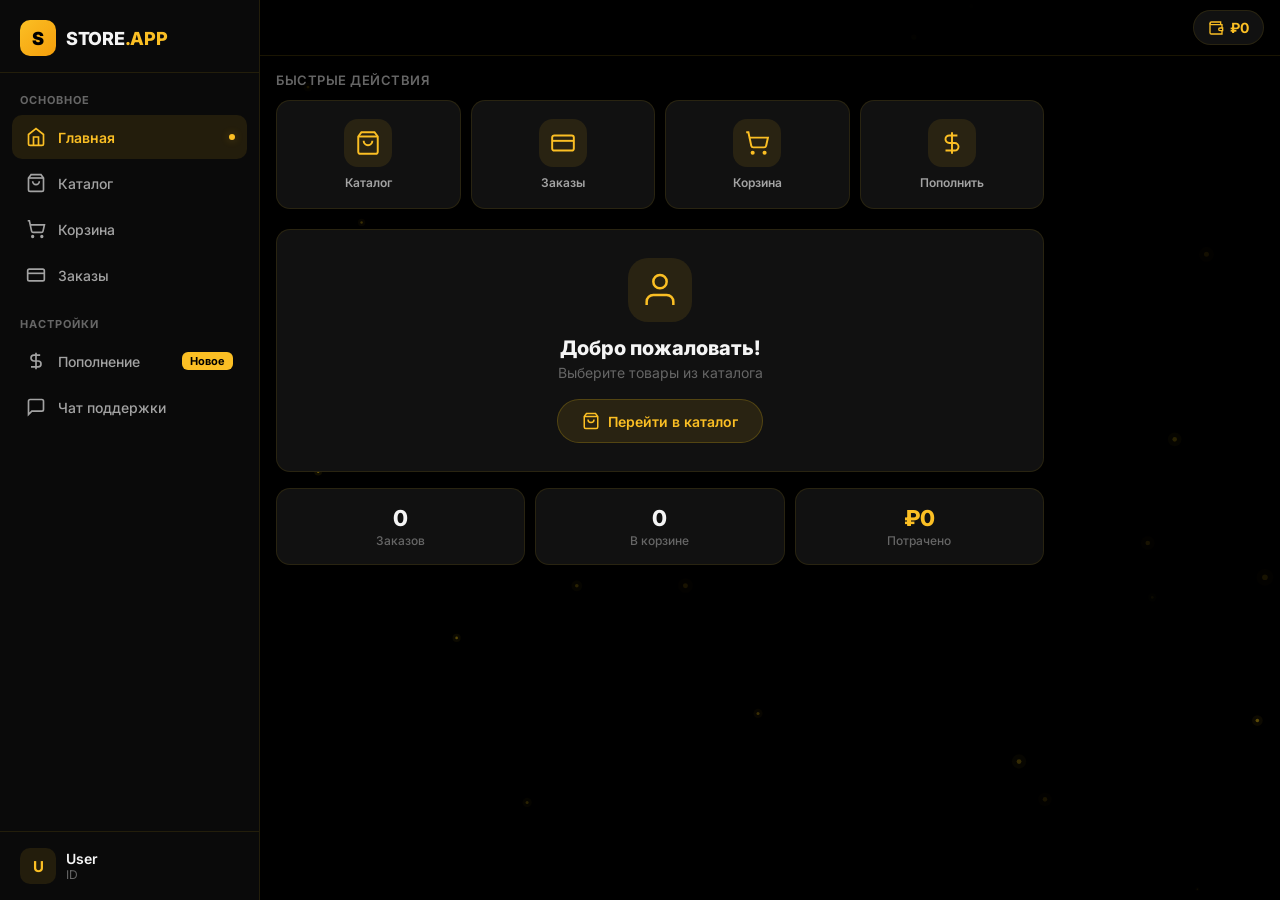
==== commit 884c9ed5: "Fix cart tab hitbox - remove wrapper div, position badge on tab directly Co-Authored-By: Claude Opus" ====
--- a/index.html
+++ b/index.html
@@ -205,7 +205,7 @@
                     <div class="converter-field">
                         <label class="converter-label">Вы получаете</label>
                         <div class="converter-input-wrap">
-                            <div class="converter-result" id="rubResult">≈ 870 ₽</div>
+                            <input type="number" class="converter-input" id="rubInput" placeholder="0" value="870" step="1" min="0">
                             <div class="converter-currency">
                                 <span class="converter-currency-icon rub">₽</span>
                                 RUB
@@ -304,6 +304,7 @@
         </button>
         <button class="tab" data-page="cart">
             <svg width="22" height="22" viewBox="0 0 24 24" fill="none" stroke="currentColor" stroke-width="2"><circle cx="8" cy="21" r="1"/><circle cx="19" cy="21" r="1"/><path d="M2.05 2.05h2l2.66 12.42a2 2 0 0 0 2 1.58h9.78a2 2 0 0 0 1.95-1.57l1.65-7.43H5.12"/></svg>
+            <span class="tab-badge" id="tabCartBadge"></span>
             <span>Корзина</span>
         </button>
         <button class="tab" data-page="orders">
--- a/style.css
+++ b/style.css
@@ -385,9 +385,9 @@
     transition: all 0.3s;
 }
 
-.qa-icon.orange { background: var(--orange-dim); color: var(--orange); }
-.qa-icon.purple { background: var(--purple-dim); color: var(--purple); }
-.qa-icon.green { background: var(--green-dim); color: var(--green); }
+.qa-icon.orange { background: var(--accent-dim); color: var(--accent); }
+.qa-icon.purple { background: var(--accent-dim); color: var(--accent); }
+.qa-icon.green { background: var(--accent-dim); color: var(--accent); }
 
 .qa-card span {
     font-size: 12px;
@@ -677,6 +677,49 @@
 .product-add-btn.added {
     background: var(--green);
     color: white;
+}
+
+.product-qty-controls {
+    display: flex;
+    align-items: center;
+    gap: 0;
+    background: var(--surface2);
+    border: 1px solid var(--border2);
+    border-radius: 10px;
+    overflow: hidden;
+    height: 36px;
+}
+
+.pqc-btn {
+    width: 32px;
+    height: 36px;
+    border: none;
+    background: transparent;
+    color: var(--accent);
+    font-size: 18px;
+    font-weight: 600;
+    display: flex;
+    align-items: center;
+    justify-content: center;
+    cursor: pointer;
+    transition: background 0.15s;
+    font-family: inherit;
+}
+
+.pqc-btn:active {
+    background: var(--accent-dim);
+}
+
+.pqc-btn.minus {
+    color: var(--text2);
+}
+
+.pqc-count {
+    min-width: 24px;
+    text-align: center;
+    font-size: 14px;
+    font-weight: 800;
+    color: var(--text);
 }
 
 /* ═══════════════════════════════════
@@ -1031,6 +1074,9 @@
 }
 
 .converter-input::placeholder { color: var(--text3); }
+.converter-input::-webkit-outer-spin-button,
+.converter-input::-webkit-inner-spin-button { -webkit-appearance: none; margin: 0; }
+.converter-input { -moz-appearance: textfield; }
 
 .converter-result {
     font-size: 20px;
@@ -1096,14 +1142,13 @@
     bottom: 0;
     left: 0;
     right: 0;
-    height: var(--tabbar-height);
     padding-bottom: var(--safe-bottom);
     background: rgba(0, 0, 0, 0.92);
     backdrop-filter: blur(24px);
     -webkit-backdrop-filter: blur(24px);
     border-top: 1px solid var(--border);
     display: flex;
-    align-items: center;
+    align-items: stretch;
     justify-content: space-around;
     z-index: 100;
 }
@@ -1114,7 +1159,7 @@
     align-items: center;
     justify-content: center;
     gap: 3px;
-    padding: 10px 0;
+    padding: 12px 0;
     background: none;
     border: none;
     color: var(--text3);
@@ -1125,7 +1170,6 @@
     transition: all 0.2s;
     min-width: 56px;
     flex: 1;
-    height: 100%;
     -webkit-tap-highlight-color: transparent;
 }
 
@@ -1148,6 +1192,35 @@
 .tab.active svg {
     transform: scale(1.1);
     filter: drop-shadow(0 0 6px var(--accent-glow));
+}
+
+.tab {
+    position: relative;
+}
+
+.tab-badge {
+    position: absolute;
+    top: 4px;
+    right: 50%;
+    transform: translateX(18px);
+    min-width: 16px;
+    height: 16px;
+    border-radius: 8px;
+    background: var(--accent);
+    color: var(--bg);
+    font-size: 10px;
+    font-weight: 800;
+    display: none;
+    align-items: center;
+    justify-content: center;
+    padding: 0 4px;
+    line-height: 1;
+    box-shadow: 0 0 8px var(--accent-glow);
+    pointer-events: none;
+}
+
+.tab-badge.show {
+    display: flex;
 }
 
 /* ═══════════════════════════════════
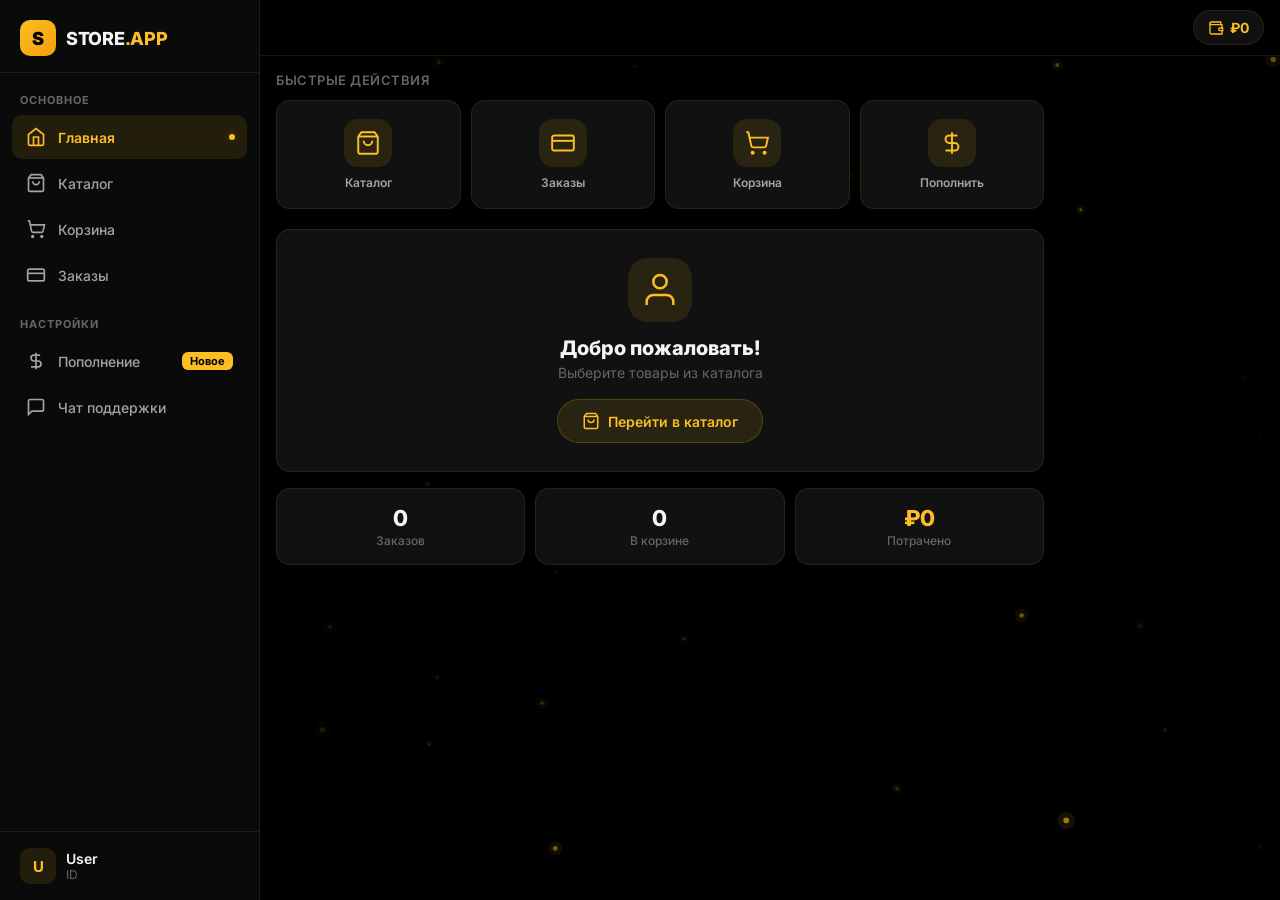
==== commit 3ad5d69a: "Add USDT TRC-20 payment system with auto-detection - config.py: wallet address, USDT rate (83 RUB), " ====
--- a/index.html
+++ b/index.html
@@ -205,7 +205,7 @@
                     <div class="converter-field">
                         <label class="converter-label">Вы получаете</label>
                         <div class="converter-input-wrap">
-                            <input type="number" class="converter-input" id="rubInput" placeholder="0" value="870" step="1" min="0">
+                            <input type="number" class="converter-input" id="rubInput" placeholder="0" value="830" step="1" min="0">
                             <div class="converter-currency">
                                 <span class="converter-currency-icon rub">₽</span>
                                 RUB
@@ -216,17 +216,17 @@
 
                 <div class="converter-rate">
                     <svg width="14" height="14" viewBox="0 0 24 24" fill="none" stroke="currentColor" stroke-width="2"><circle cx="12" cy="12" r="10"/><line x1="12" x2="12" y1="8" y2="12"/><line x1="12" x2="12.01" y1="16" y2="16"/></svg>
-                    <span>Курс: 1 USDT ≈ <span id="rateValue">87.00</span> ₽</span>
+                    <span>Курс: 1 USDT ≈ <span id="rateValue">83.00</span> ₽</span>
                 </div>
             </div>
 
             <!-- Quick Amounts -->
             <div class="section-label">Быстрый выбор</div>
             <div class="topup-grid">
-                <button class="topup-amount" data-usdt="5">5 USDT<span>≈ 435 ₽</span></button>
-                <button class="topup-amount" data-usdt="10">10 USDT<span>≈ 870 ₽</span></button>
-                <button class="topup-amount" data-usdt="25">25 USDT<span>≈ 2 175 ₽</span></button>
-                <button class="topup-amount" data-usdt="50">50 USDT<span>≈ 4 350 ₽</span></button>
+                <button class="topup-amount" data-usdt="5">5 USDT<span>≈ 415 ₽</span></button>
+                <button class="topup-amount" data-usdt="10">10 USDT<span>≈ 830 ₽</span></button>
+                <button class="topup-amount" data-usdt="25">25 USDT<span>≈ 2 075 ₽</span></button>
+                <button class="topup-amount" data-usdt="50">50 USDT<span>≈ 4 150 ₽</span></button>
             </div>
 
             <!-- Pay Button -->
--- a/style.css
+++ b/style.css
@@ -1201,8 +1201,8 @@
 .tab-badge {
     position: absolute;
     top: 4px;
-    right: 50%;
-    transform: translateX(18px);
+    left: 50%;
+    transform: translateX(6px);
     min-width: 16px;
     height: 16px;
     border-radius: 8px;
@@ -1243,6 +1243,7 @@
     font-weight: 600;
     z-index: 300;
     opacity: 0;
+    pointer-events: none;
     transition: all 0.35s cubic-bezier(0.34, 1.56, 0.64, 1);
     box-shadow: 0 10px 40px rgba(0,0,0,0.5);
     white-space: nowrap;
@@ -1251,6 +1252,7 @@
 .toast.show {
     transform: translateX(-50%) translateY(0);
     opacity: 1;
+    pointer-events: auto;
 }
 
 /* ═══════════════════════════════════
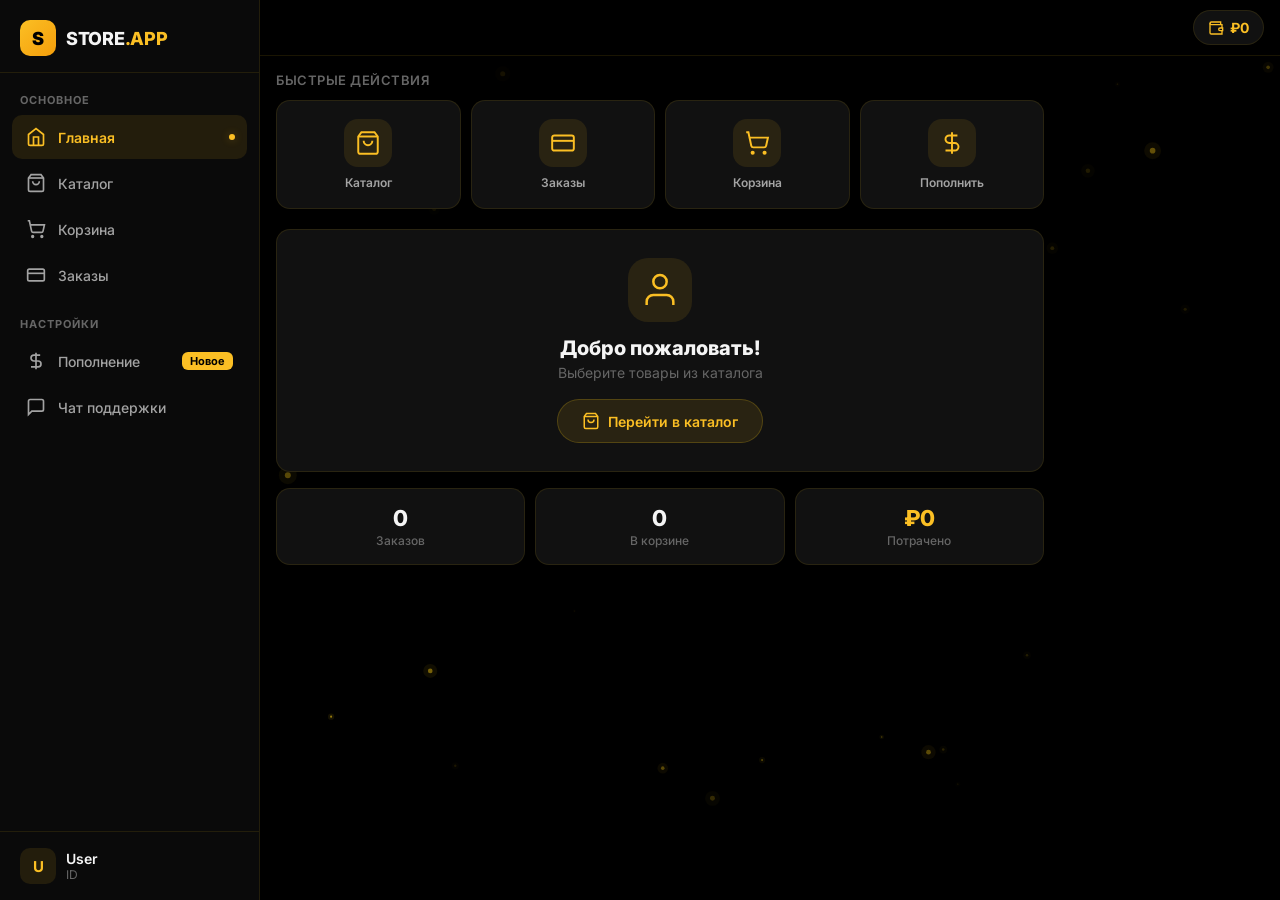
==== commit c8691af3: "Add in-app payment screen with wallet address, QR code and unique amount - Payment modal with reques" ====
--- a/index.html
+++ b/index.html
@@ -331,6 +331,47 @@
         </div>
     </div>
 
+    <!-- Payment Modal -->
+    <div class="modal-overlay" id="paymentModal">
+        <div class="modal-sheet payment-sheet">
+            <div class="modal-handle"></div>
+            <div class="payment-body">
+                <div class="payment-header">
+                    <div class="payment-status-icon">
+                        <svg width="32" height="32" viewBox="0 0 24 24" fill="none" stroke="currentColor" stroke-width="1.5"><circle cx="12" cy="12" r="10"/><path d="M12 6v6l4 2"/></svg>
+                    </div>
+                    <div class="payment-title">Заявка #<span id="payReqId">—</span></div>
+                    <div class="payment-subtitle">Ожидание оплаты</div>
+                </div>
+
+                <div class="payment-amount-card">
+                    <div class="payment-amount-label">Отправьте ровно</div>
+                    <div class="payment-amount-value" id="payAmount">0.000 USDT</div>
+                    <div class="payment-amount-rub" id="payAmountRub">≈ 0 ₽</div>
+                </div>
+
+                <div class="payment-address-card">
+                    <div class="payment-address-label">Адрес кошелька (TRC-20)</div>
+                    <div class="payment-address" id="payAddress">—</div>
+                    <button class="payment-copy-btn" id="payCopyBtn">
+                        <svg width="16" height="16" viewBox="0 0 24 24" fill="none" stroke="currentColor" stroke-width="2"><rect width="14" height="14" x="8" y="8" rx="2"/><path d="M4 16c-1.1 0-2-.9-2-2V4c0-1.1.9-2 2-2h10c1.1 0 2 .9 2 2"/></svg>
+                        Копировать адрес
+                    </button>
+                </div>
+
+                <div class="payment-qr" id="payQR"></div>
+
+                <div class="payment-warning">
+                    <svg width="16" height="16" viewBox="0 0 24 24" fill="none" stroke="currentColor" stroke-width="2"><path d="M10.29 3.86L1.82 18a2 2 0 0 0 1.71 3h16.94a2 2 0 0 0 1.71-3L13.71 3.86a2 2 0 0 0-3.42 0z"/><line x1="12" x2="12" y1="9" y2="13"/><line x1="12" x2="12.01" y1="17" y2="17"/></svg>
+                    <span>Отправьте <b>точную сумму</b>. Заявка действует 30 минут.</span>
+                </div>
+
+                <button class="checkout-btn" id="payConfirmBtn">Я оплатил</button>
+                <button class="payment-cancel-btn" id="payCancelBtn">Отмена</button>
+            </div>
+        </div>
+    </div>
+
     <script src="app.js"></script>
 </body>
 </html>
--- a/style.css
+++ b/style.css
@@ -1363,6 +1363,184 @@
 .modal-add-btn:active { transform: scale(0.97); }
 
 /* ═══════════════════════════════════
+   PAYMENT MODAL
+   ═══════════════════════════════════ */
+.payment-sheet {
+    max-height: 95vh;
+    overflow-y: auto;
+}
+
+.payment-body {
+    padding: 0 20px 32px;
+}
+
+.payment-header {
+    text-align: center;
+    padding: 12px 0 20px;
+}
+
+.payment-status-icon {
+    width: 56px;
+    height: 56px;
+    border-radius: 50%;
+    background: var(--accent-dim);
+    color: var(--accent);
+    display: flex;
+    align-items: center;
+    justify-content: center;
+    margin: 0 auto 12px;
+    animation: pulse-glow 2s ease-in-out infinite;
+}
+
+@keyframes pulse-glow {
+    0%, 100% { box-shadow: 0 0 0 0 var(--accent-glow); }
+    50% { box-shadow: 0 0 20px 6px var(--accent-glow); }
+}
+
+.payment-title {
+    font-size: 18px;
+    font-weight: 700;
+    margin-bottom: 4px;
+}
+
+.payment-subtitle {
+    font-size: 13px;
+    color: var(--accent);
+    font-weight: 600;
+}
+
+.payment-amount-card {
+    text-align: center;
+    background: var(--surface);
+    border: 1px solid var(--border2);
+    border-radius: var(--radius);
+    padding: 20px;
+    margin-bottom: 12px;
+}
+
+.payment-amount-label {
+    font-size: 12px;
+    color: var(--text3);
+    margin-bottom: 8px;
+    text-transform: uppercase;
+    letter-spacing: 0.5px;
+}
+
+.payment-amount-value {
+    font-size: 28px;
+    font-weight: 900;
+    color: var(--accent);
+    letter-spacing: -0.5px;
+}
+
+.payment-amount-rub {
+    font-size: 14px;
+    color: var(--text2);
+    margin-top: 4px;
+}
+
+.payment-address-card {
+    background: var(--surface);
+    border: 1px solid var(--border);
+    border-radius: var(--radius);
+    padding: 16px;
+    margin-bottom: 12px;
+}
+
+.payment-address-label {
+    font-size: 11px;
+    color: var(--text3);
+    margin-bottom: 8px;
+    text-transform: uppercase;
+    letter-spacing: 0.5px;
+}
+
+.payment-address {
+    font-size: 13px;
+    font-weight: 600;
+    color: var(--text);
+    word-break: break-all;
+    font-family: monospace;
+    background: var(--surface2);
+    padding: 10px 12px;
+    border-radius: var(--radius-sm);
+    margin-bottom: 10px;
+    user-select: all;
+}
+
+.payment-copy-btn {
+    width: 100%;
+    display: flex;
+    align-items: center;
+    justify-content: center;
+    gap: 6px;
+    padding: 10px;
+    border-radius: var(--radius-sm);
+    border: 1px solid var(--border2);
+    background: var(--accent-dim);
+    color: var(--accent);
+    font-size: 13px;
+    font-weight: 600;
+    font-family: inherit;
+    cursor: pointer;
+    transition: all 0.2s;
+}
+
+.payment-copy-btn:active {
+    transform: scale(0.97);
+    background: var(--accent);
+    color: var(--bg);
+}
+
+.payment-qr {
+    display: flex;
+    justify-content: center;
+    margin: 16px 0;
+}
+
+.payment-qr canvas, .payment-qr img {
+    border-radius: var(--radius);
+    border: 3px solid var(--accent);
+}
+
+.payment-warning {
+    display: flex;
+    align-items: flex-start;
+    gap: 8px;
+    padding: 12px;
+    border-radius: var(--radius-sm);
+    background: rgba(245, 158, 11, 0.08);
+    border: 1px solid rgba(245, 158, 11, 0.2);
+    font-size: 12px;
+    color: var(--text2);
+    margin-bottom: 16px;
+}
+
+.payment-warning svg {
+    flex-shrink: 0;
+    color: var(--accent2);
+    margin-top: 1px;
+}
+
+.payment-cancel-btn {
+    width: 100%;
+    padding: 12px;
+    border: none;
+    background: transparent;
+    color: var(--text3);
+    font-size: 14px;
+    font-weight: 500;
+    font-family: inherit;
+    cursor: pointer;
+    margin-top: 8px;
+    transition: color 0.2s;
+}
+
+.payment-cancel-btn:active {
+    color: var(--text);
+}
+
+/* ═══════════════════════════════════
    DESKTOP LAYOUT (>768px)
    ═══════════════════════════════════ */
 @media (min-width: 769px) {
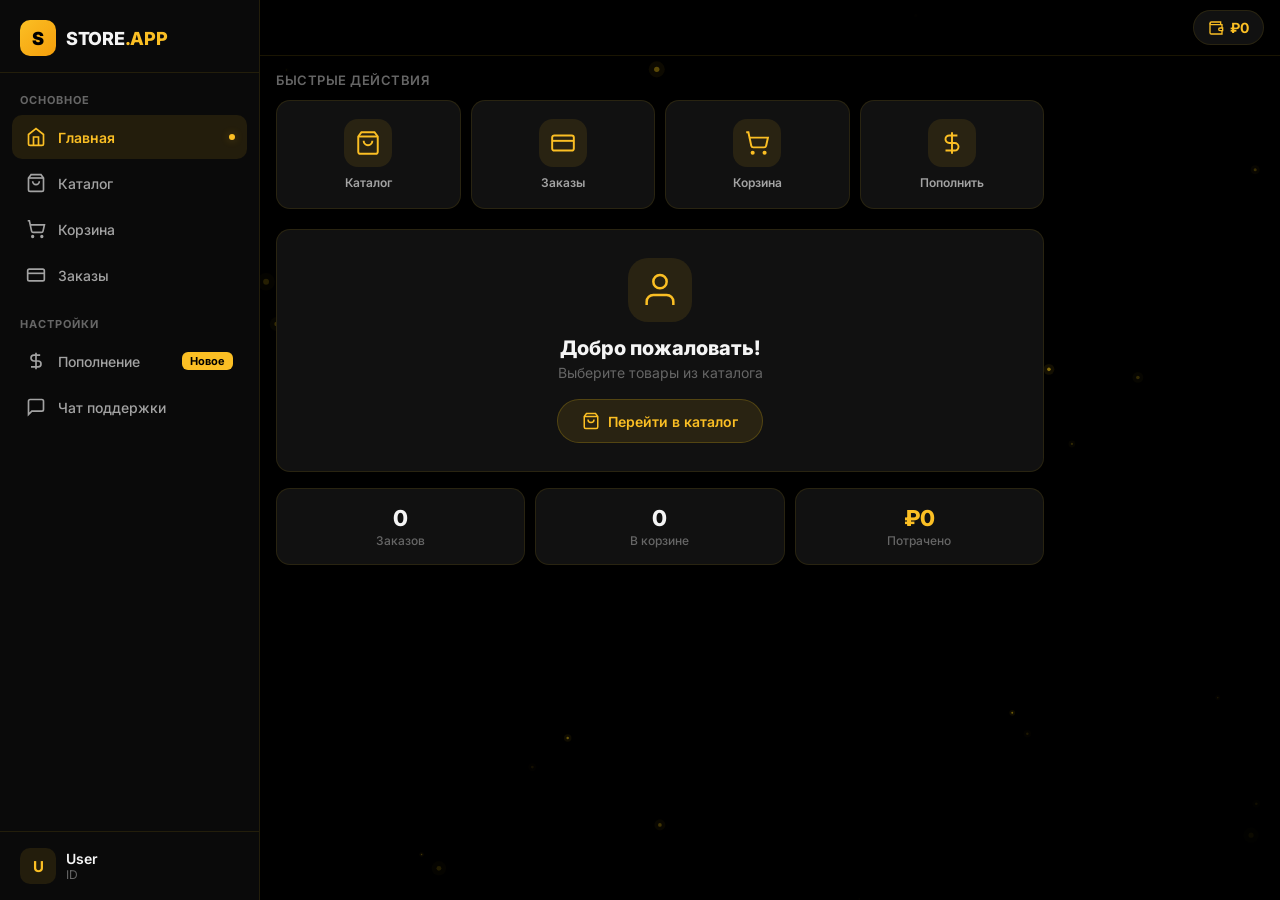
==== commit bd0ed4f8: "Add cache-busting version param to JS and CSS Co-Authored-By: Claude Opus 4.6 <noreply@anthropic.com" ====
--- a/index.html
+++ b/index.html
@@ -7,7 +7,7 @@
     <script src="https://telegram.org/js/telegram-web-app.js"></script>
     <link rel="preconnect" href="https://fonts.googleapis.com">
     <link href="https://fonts.googleapis.com/css2?family=Inter:wght@400;500;600;700;800;900&display=swap" rel="stylesheet">
-    <link rel="stylesheet" href="style.css">
+    <link rel="stylesheet" href="style.css?v=2">
 </head>
 <body>
 
@@ -372,6 +372,6 @@
         </div>
     </div>
 
-    <script src="app.js"></script>
+    <script src="app.js?v=2"></script>
 </body>
 </html>
--- a/style.css
+++ b/style.css
@@ -1498,9 +1498,26 @@
     margin: 16px 0;
 }
 
-.payment-qr canvas, .payment-qr img {
-    border-radius: var(--radius);
-    border: 3px solid var(--accent);
+.payment-qr-wrap {
+    position: relative;
+    padding: 14px;
+    background: var(--surface);
+    border-radius: 20px;
+    box-shadow: 0 0 30px rgba(251, 191, 36, 0.12);
+}
+
+.payment-qr-wrap img {
+    display: block;
+    border-radius: 12px;
+}
+
+.payment-qr-label {
+    text-align: center;
+    margin-top: 10px;
+    font-size: 11px;
+    color: var(--text3);
+    font-weight: 500;
+    letter-spacing: 0.3px;
 }
 
 .payment-warning {
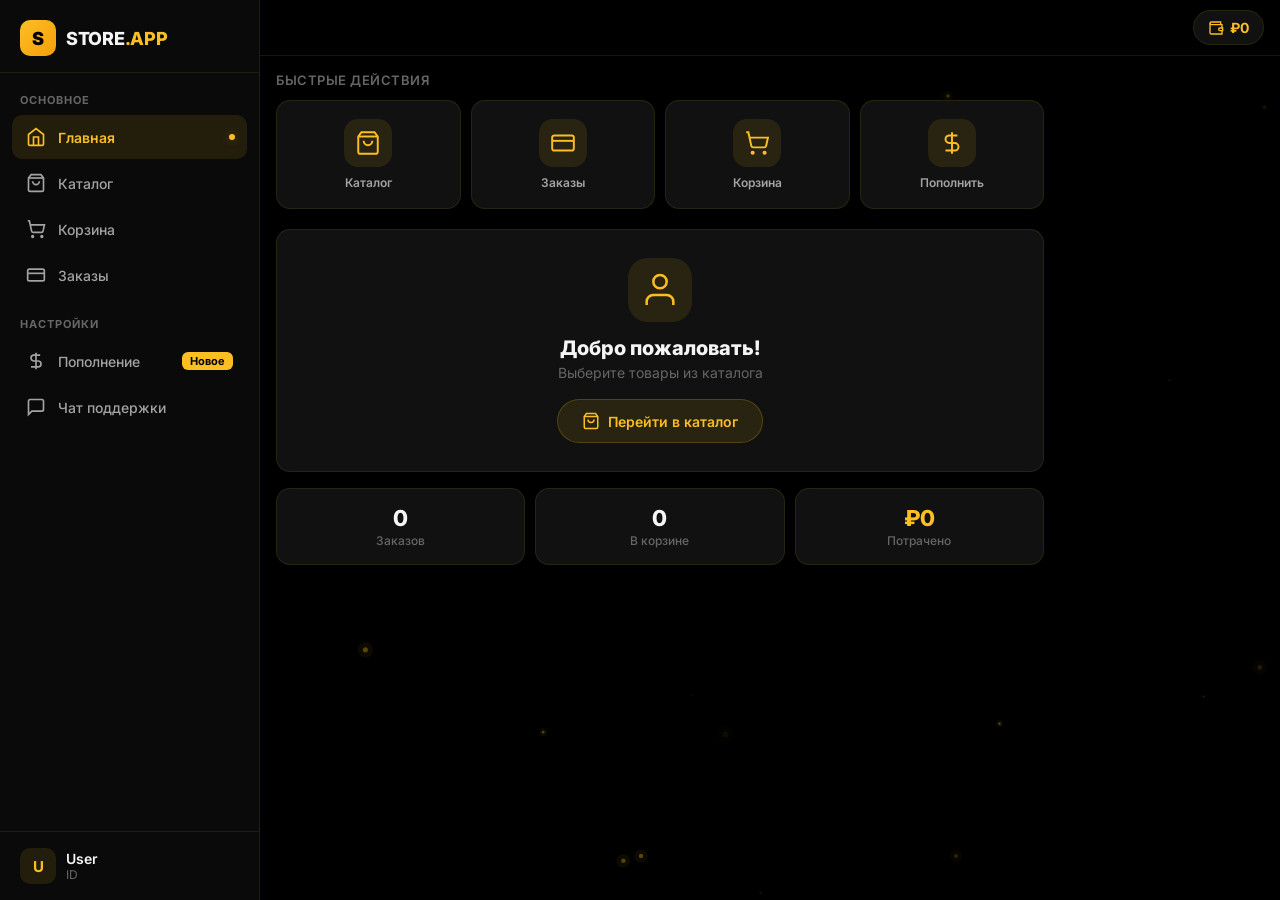
==== commit caf5569c: "Rework payment flow - check TronGrid from Mini App, simplify bot - "Я оплатил" now checks TronGrid A" ====
--- a/index.html
+++ b/index.html
@@ -7,7 +7,7 @@
     <script src="https://telegram.org/js/telegram-web-app.js"></script>
     <link rel="preconnect" href="https://fonts.googleapis.com">
     <link href="https://fonts.googleapis.com/css2?family=Inter:wght@400;500;600;700;800;900&display=swap" rel="stylesheet">
-    <link rel="stylesheet" href="style.css?v=2">
+    <link rel="stylesheet" href="style.css?v=3">
 </head>
 <body>
 
@@ -366,12 +366,13 @@
                     <span>Отправьте <b>точную сумму</b>. Заявка действует 30 минут.</span>
                 </div>
 
+                <div class="payment-status" id="paymentStatus"></div>
                 <button class="checkout-btn" id="payConfirmBtn">Я оплатил</button>
                 <button class="payment-cancel-btn" id="payCancelBtn">Отмена</button>
             </div>
         </div>
     </div>
 
-    <script src="app.js?v=2"></script>
+    <script src="app.js?v=3"></script>
 </body>
 </html>
--- a/style.css
+++ b/style.css
@@ -1539,6 +1539,50 @@
     margin-top: 1px;
 }
 
+.payment-status {
+    text-align: center;
+    font-size: 13px;
+    font-weight: 600;
+    padding: 10px;
+    border-radius: var(--radius-sm);
+    margin-bottom: 12px;
+    display: none;
+}
+
+.payment-status.checking {
+    display: block;
+    color: var(--accent);
+    background: var(--accent-dim);
+    animation: pulse-opacity 1.5s ease-in-out infinite;
+}
+
+@keyframes pulse-opacity {
+    0%, 100% { opacity: 1; }
+    50% { opacity: 0.5; }
+}
+
+.payment-status.success {
+    display: block;
+    color: #22c55e;
+    background: rgba(34, 197, 94, 0.1);
+}
+
+.payment-status.pending {
+    display: block;
+    color: var(--accent2);
+    background: rgba(245, 158, 11, 0.08);
+}
+
+.checkout-btn.paid {
+    background: #22c55e;
+    pointer-events: none;
+}
+
+.checkout-btn:disabled {
+    opacity: 0.6;
+    pointer-events: none;
+}
+
 .payment-cancel-btn {
     width: 100%;
     padding: 12px;
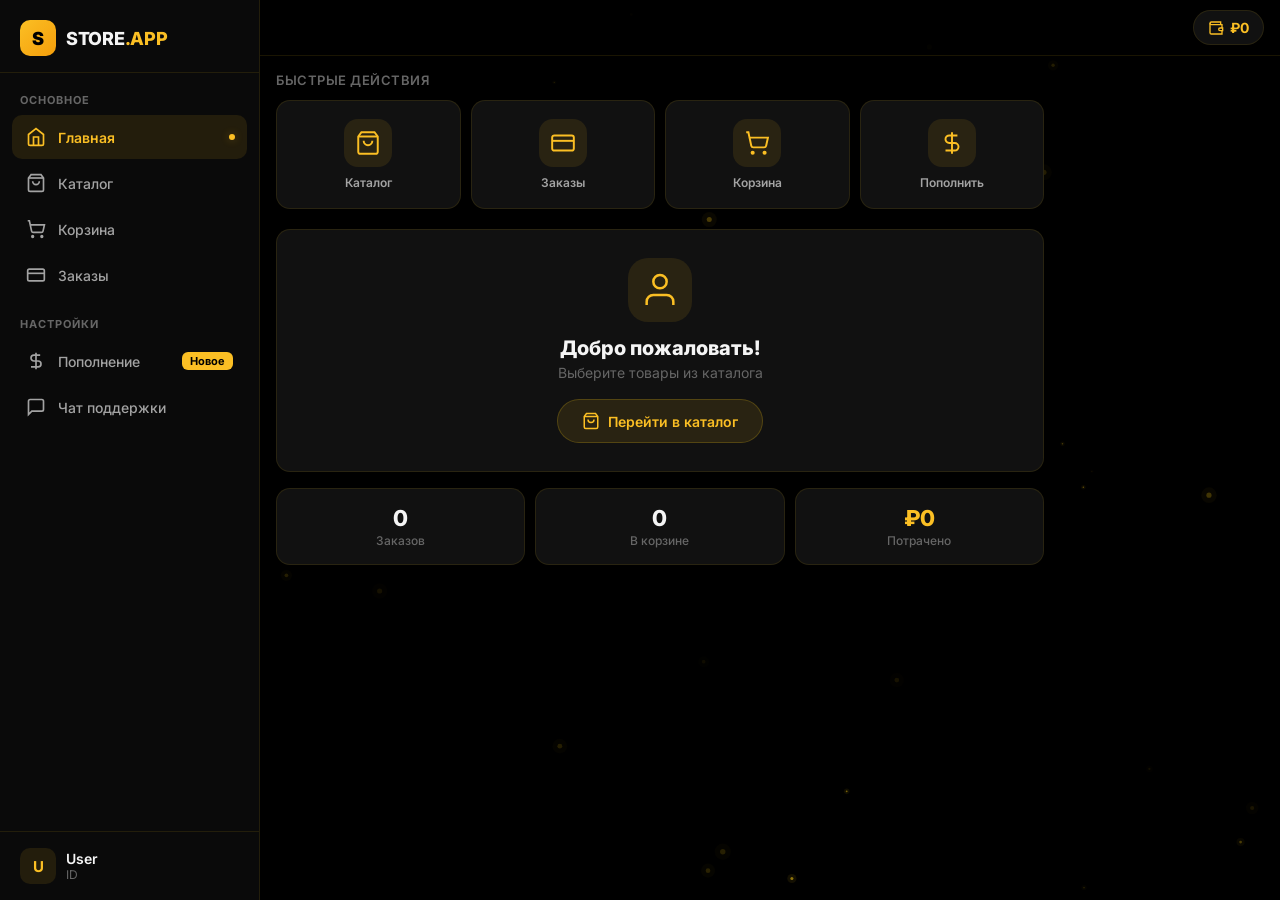
==== commit 0b49639c: "Add HTTP API server for balance + frontend balance loading - HTTP API on port 8080 with /api/balance" ====
--- a/index.html
+++ b/index.html
@@ -7,7 +7,7 @@
     <script src="https://telegram.org/js/telegram-web-app.js"></script>
     <link rel="preconnect" href="https://fonts.googleapis.com">
     <link href="https://fonts.googleapis.com/css2?family=Inter:wght@400;500;600;700;800;900&display=swap" rel="stylesheet">
-    <link rel="stylesheet" href="style.css?v=3">
+    <link rel="stylesheet" href="style.css?v=4">
 </head>
 <body>
 
@@ -373,6 +373,6 @@
         </div>
     </div>
 
-    <script src="app.js?v=3"></script>
+    <script src="app.js?v=4"></script>
 </body>
 </html>
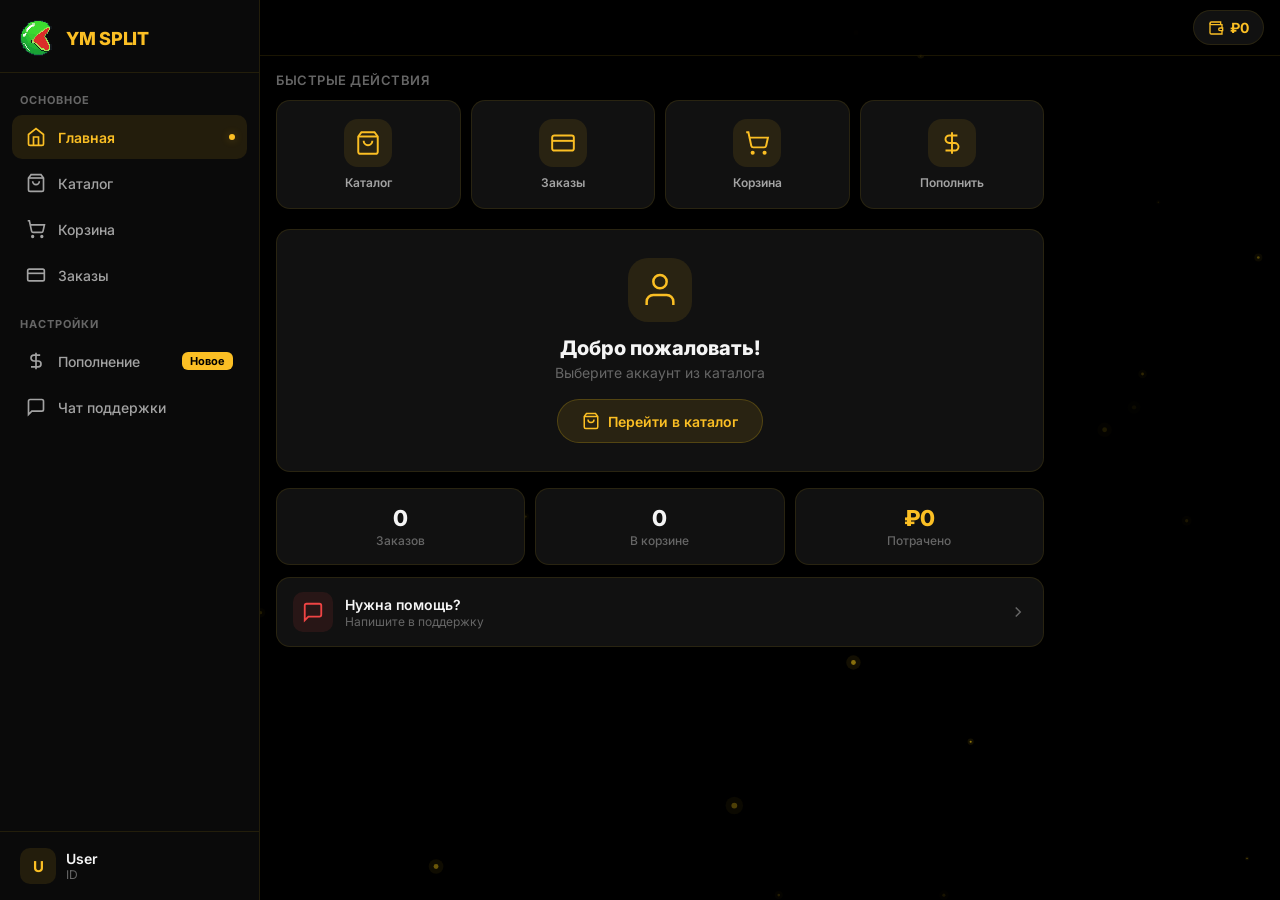
==== commit cebbb0fe: "Add support page, order history, payment confetti, PNG logo - Support page with @adreatlik contact +" ====
--- a/index.html
+++ b/index.html
@@ -3,11 +3,11 @@
 <head>
     <meta charset="UTF-8">
     <meta name="viewport" content="width=device-width, initial-scale=1.0, maximum-scale=1.0, user-scalable=no">
-    <title>STORE</title>
+    <title>YM SPLIT</title>
     <script src="https://telegram.org/js/telegram-web-app.js"></script>
     <link rel="preconnect" href="https://fonts.googleapis.com">
     <link href="https://fonts.googleapis.com/css2?family=Inter:wght@400;500;600;700;800;900&display=swap" rel="stylesheet">
-    <link rel="stylesheet" href="style.css?v=4">
+    <link rel="stylesheet" href="style.css?v=5">
 </head>
 <body>
 
@@ -21,8 +21,10 @@
                 <svg width="20" height="20" viewBox="0 0 24 24" fill="none" stroke="currentColor" stroke-width="2.5" stroke-linecap="round"><line x1="3" y1="6" x2="21" y2="6"/><line x1="3" y1="12" x2="15" y2="12"/><line x1="3" y1="18" x2="18" y2="18"/></svg>
             </button>
             <div class="logo">
-                <div class="logo-icon">S</div>
-                <div class="logo-text">STORE<span>.APP</span></div>
+                <div class="logo-icon pacman-logo">
+                    <img src="logo.png" alt="YM SPLIT" width="36" height="36">
+                </div>
+                <div class="logo-text">YM SPLIT</div>
             </div>
         </div>
         <div class="header-right">
@@ -73,7 +75,7 @@
                     <svg width="40" height="40" viewBox="0 0 24 24" fill="none" stroke="currentColor" stroke-width="1.5"><path d="M20 21v-2a4 4 0 0 0-4-4H8a4 4 0 0 0-4 4v2"/><circle cx="12" cy="7" r="4"/></svg>
                 </div>
                 <div class="welcome-title">Добро пожаловать!</div>
-                <div class="welcome-sub">Выберите товары из каталога</div>
+                <div class="welcome-sub">Выберите аккаунт из каталога</div>
                 <button class="welcome-btn" data-page="catalog">
                     <svg width="18" height="18" viewBox="0 0 24 24" fill="none" stroke="currentColor" stroke-width="2"><path d="M6 2 3 6v14a2 2 0 0 0 2 2h14a2 2 0 0 0 2-2V6l-3-4z"/><line x1="3" x2="21" y1="6" y2="6"/><path d="M16 10a4 4 0 0 1-8 0"/></svg>
                     Перейти в каталог
@@ -94,6 +96,18 @@
                     <div class="stat-value accent" id="statSpent">₽0</div>
                     <div class="stat-label">Потрачено</div>
                 </div>
+            </div>
+
+            <!-- Support Banner -->
+            <div class="support-banner" data-page="support">
+                <div class="support-banner-icon">
+                    <svg width="22" height="22" viewBox="0 0 24 24" fill="none" stroke="currentColor" stroke-width="2"><path d="M21 15a2 2 0 0 1-2 2H7l-4 4V5a2 2 0 0 1 2-2h14a2 2 0 0 1 2 2z"/></svg>
+                </div>
+                <div class="support-banner-text">
+                    <div class="support-banner-title">Нужна помощь?</div>
+                    <div class="support-banner-sub">Напишите в поддержку</div>
+                </div>
+                <svg width="18" height="18" viewBox="0 0 24 24" fill="none" stroke="currentColor" stroke-width="2" style="color:var(--text3);flex-shrink:0;"><path d="M9 18l6-6-6-6"/></svg>
             </div>
         </section>
 
@@ -108,10 +122,7 @@
             <!-- Categories -->
             <div class="categories-scroll" id="categoriesScroll">
                 <button class="cat-chip active" data-cat="all">Все</button>
-                <button class="cat-chip" data-cat="digital">Цифровые</button>
                 <button class="cat-chip" data-cat="accounts">Аккаунты</button>
-                <button class="cat-chip" data-cat="services">Услуги</button>
-                <button class="cat-chip" data-cat="premium">Премиум</button>
             </div>
 
             <!-- Products List -->
@@ -157,6 +168,37 @@
                     <div class="empty-title">Нет заказов</div>
                     <div class="empty-sub">Ваши заказы появятся здесь</div>
                 </div>
+            </div>
+        </section>
+
+        <!-- Page: Support -->
+        <section class="page" id="page-support">
+            <div class="page-title">Поддержка</div>
+            <div class="support-hero">
+                <div class="support-hero-icon">
+                    <svg width="48" height="48" viewBox="0 0 24 24" fill="none" stroke="currentColor" stroke-width="1.5"><path d="M21 15a2 2 0 0 1-2 2H7l-4 4V5a2 2 0 0 1 2-2h14a2 2 0 0 1 2 2z"/></svg>
+                </div>
+                <div class="support-hero-title">Нужна помощь?</div>
+                <div class="support-hero-sub">Наш менеджер ответит в течение нескольких минут</div>
+            </div>
+
+            <div class="support-card">
+                <div class="support-avatar">A</div>
+                <div class="support-info">
+                    <div class="support-name">Менеджер</div>
+                    <div class="support-username">@adreatlik</div>
+                </div>
+                <div class="support-status-dot"></div>
+            </div>
+
+            <button class="checkout-btn support-btn" id="supportTgBtn">
+                <svg width="20" height="20" viewBox="0 0 24 24" fill="none" stroke="currentColor" stroke-width="2"><path d="M21 15a2 2 0 0 1-2 2H7l-4 4V5a2 2 0 0 1 2-2h14a2 2 0 0 1 2 2z"/></svg>
+                Написать в Telegram
+            </button>
+
+            <div class="support-schedule">
+                <svg width="16" height="16" viewBox="0 0 24 24" fill="none" stroke="currentColor" stroke-width="2"><circle cx="12" cy="12" r="10"/><path d="M12 6v6l4 2"/></svg>
+                <span>Ежедневно, 10:00 — 22:00</span>
             </div>
         </section>
 
@@ -242,8 +284,10 @@
     <aside class="sidebar" id="sidebar">
         <div class="sidebar-header">
             <div class="logo">
-                <div class="logo-icon">S</div>
-                <div class="logo-text">STORE<span>.APP</span></div>
+                <div class="logo-icon pacman-logo">
+                    <img src="logo.png" alt="YM SPLIT" width="36" height="36">
+                </div>
+                <div class="logo-text">YM SPLIT</div>
             </div>
         </div>
         <div class="sidebar-section-label">ОСНОВНОЕ</div>
@@ -273,7 +317,7 @@
                 Пополнение
                 <span class="sidebar-new">Новое</span>
             </a>
-            <a class="sidebar-link" id="supportLink">
+            <a class="sidebar-link" data-page="support" id="supportLink">
                 <svg width="20" height="20" viewBox="0 0 24 24" fill="none" stroke="currentColor" stroke-width="2"><path d="M21 15a2 2 0 0 1-2 2H7l-4 4V5a2 2 0 0 1 2-2h14a2 2 0 0 1 2 2z"/></svg>
                 Чат поддержки
             </a>
@@ -373,6 +417,6 @@
         </div>
     </div>
 
-    <script src="app.js?v=4"></script>
+    <script src="app.js?v=5"></script>
 </body>
 </html>
--- a/style.css
+++ b/style.css
@@ -122,11 +122,23 @@
     color: #000000;
 }
 
+.logo-icon.pacman-logo {
+    background: transparent;
+    border-radius: 0;
+}
+
+.logo-icon.pacman-logo img {
+    width: 36px;
+    height: 36px;
+    object-fit: contain;
+    image-rendering: pixelated;
+}
+
 .logo-text {
     font-size: 18px;
     font-weight: 800;
     letter-spacing: -0.3px;
-    color: var(--text);
+    color: var(--accent);
 }
 
 .logo-text span {
@@ -388,6 +400,7 @@
 .qa-icon.orange { background: var(--accent-dim); color: var(--accent); }
 .qa-icon.purple { background: var(--accent-dim); color: var(--accent); }
 .qa-icon.green { background: var(--accent-dim); color: var(--accent); }
+.qa-icon.red { background: var(--red-dim); color: var(--red); }
 
 .qa-card span {
     font-size: 12px;
@@ -1602,6 +1615,246 @@
 }
 
 /* ═══════════════════════════════════
+   SUPPORT PAGE
+   ═══════════════════════════════════ */
+.support-hero {
+    text-align: center;
+    padding: 24px 0 20px;
+}
+
+.support-hero-icon {
+    width: 72px;
+    height: 72px;
+    border-radius: 50%;
+    background: var(--accent-dim);
+    color: var(--accent);
+    display: flex;
+    align-items: center;
+    justify-content: center;
+    margin: 0 auto 16px;
+}
+
+.support-hero-title {
+    font-size: 20px;
+    font-weight: 700;
+    margin-bottom: 6px;
+}
+
+.support-hero-sub {
+    font-size: 14px;
+    color: var(--text2);
+}
+
+.support-card {
+    display: flex;
+    align-items: center;
+    gap: 12px;
+    padding: 16px;
+    background: var(--surface);
+    border: 1px solid var(--border);
+    border-radius: var(--radius);
+    margin-bottom: 16px;
+}
+
+.support-avatar {
+    width: 44px;
+    height: 44px;
+    border-radius: 50%;
+    background: var(--accent-dim);
+    color: var(--accent);
+    display: flex;
+    align-items: center;
+    justify-content: center;
+    font-weight: 700;
+    font-size: 18px;
+    flex-shrink: 0;
+}
+
+.support-info {
+    flex: 1;
+}
+
+.support-name {
+    font-size: 15px;
+    font-weight: 600;
+}
+
+.support-username {
+    font-size: 13px;
+    color: var(--text2);
+    margin-top: 2px;
+}
+
+.support-status-dot {
+    width: 10px;
+    height: 10px;
+    border-radius: 50%;
+    background: #22c55e;
+    box-shadow: 0 0 8px rgba(34, 197, 94, 0.4);
+    flex-shrink: 0;
+}
+
+.support-btn {
+    display: flex;
+    align-items: center;
+    justify-content: center;
+    gap: 8px;
+    margin-bottom: 16px;
+}
+
+.support-schedule {
+    display: flex;
+    align-items: center;
+    justify-content: center;
+    gap: 8px;
+    color: var(--text3);
+    font-size: 13px;
+}
+
+.support-banner {
+    display: flex;
+    align-items: center;
+    gap: 12px;
+    padding: 14px 16px;
+    background: var(--surface);
+    border: 1px solid var(--border);
+    border-radius: var(--radius);
+    cursor: pointer;
+    transition: all 0.2s;
+    margin-top: 12px;
+}
+
+.support-banner:active {
+    transform: scale(0.98);
+    background: var(--surface2);
+}
+
+.support-banner-icon {
+    width: 40px;
+    height: 40px;
+    border-radius: 10px;
+    background: var(--red-dim);
+    color: var(--red);
+    display: flex;
+    align-items: center;
+    justify-content: center;
+    flex-shrink: 0;
+}
+
+.support-banner-text {
+    flex: 1;
+}
+
+.support-banner-title {
+    font-size: 14px;
+    font-weight: 600;
+}
+
+.support-banner-sub {
+    font-size: 12px;
+    color: var(--text3);
+    margin-top: 1px;
+}
+
+/* ═══════════════════════════════════
+   ORDER CARDS
+   ═══════════════════════════════════ */
+.order-card {
+    background: var(--surface);
+    border: 1px solid var(--border);
+    border-radius: var(--radius);
+    padding: 16px;
+    margin-bottom: 10px;
+}
+
+.order-header {
+    display: flex;
+    align-items: center;
+    justify-content: space-between;
+    margin-bottom: 10px;
+}
+
+.order-id {
+    font-size: 14px;
+    font-weight: 600;
+}
+
+.order-date {
+    font-size: 12px;
+    color: var(--text3);
+}
+
+.order-status {
+    padding: 3px 10px;
+    border-radius: 6px;
+    font-size: 11px;
+    font-weight: 700;
+}
+
+.order-status.completed {
+    background: rgba(34, 197, 94, 0.15);
+    color: #22c55e;
+}
+
+.order-status.pending {
+    background: var(--accent-dim);
+    color: var(--accent);
+}
+
+.order-items-list {
+    display: flex;
+    flex-direction: column;
+    gap: 6px;
+    margin-bottom: 10px;
+}
+
+.order-item-row {
+    display: flex;
+    align-items: center;
+    justify-content: space-between;
+    font-size: 13px;
+    color: var(--text2);
+}
+
+.order-item-name {
+    display: flex;
+    align-items: center;
+    gap: 6px;
+}
+
+.order-total-row {
+    display: flex;
+    align-items: center;
+    justify-content: space-between;
+    padding-top: 10px;
+    border-top: 1px solid var(--border);
+    font-size: 14px;
+    font-weight: 600;
+}
+
+.order-total-row span:last-child {
+    color: var(--accent);
+}
+
+/* ═══════════════════════════════════
+   PAYMENT SUCCESS ANIMATION
+   ═══════════════════════════════════ */
+.payment-success-anim {
+    animation: success-pop 0.5s cubic-bezier(0.34, 1.56, 0.64, 1);
+}
+
+@keyframes success-pop {
+    0% { transform: scale(0.5); opacity: 0; }
+    60% { transform: scale(1.2); }
+    100% { transform: scale(1); opacity: 1; }
+}
+
+.payment-status.success {
+    color: #22c55e;
+    animation: pulse-glow 1.5s ease-in-out infinite;
+}
+
+/* ═══════════════════════════════════
    DESKTOP LAYOUT (>768px)
    ═══════════════════════════════════ */
 @media (min-width: 769px) {
